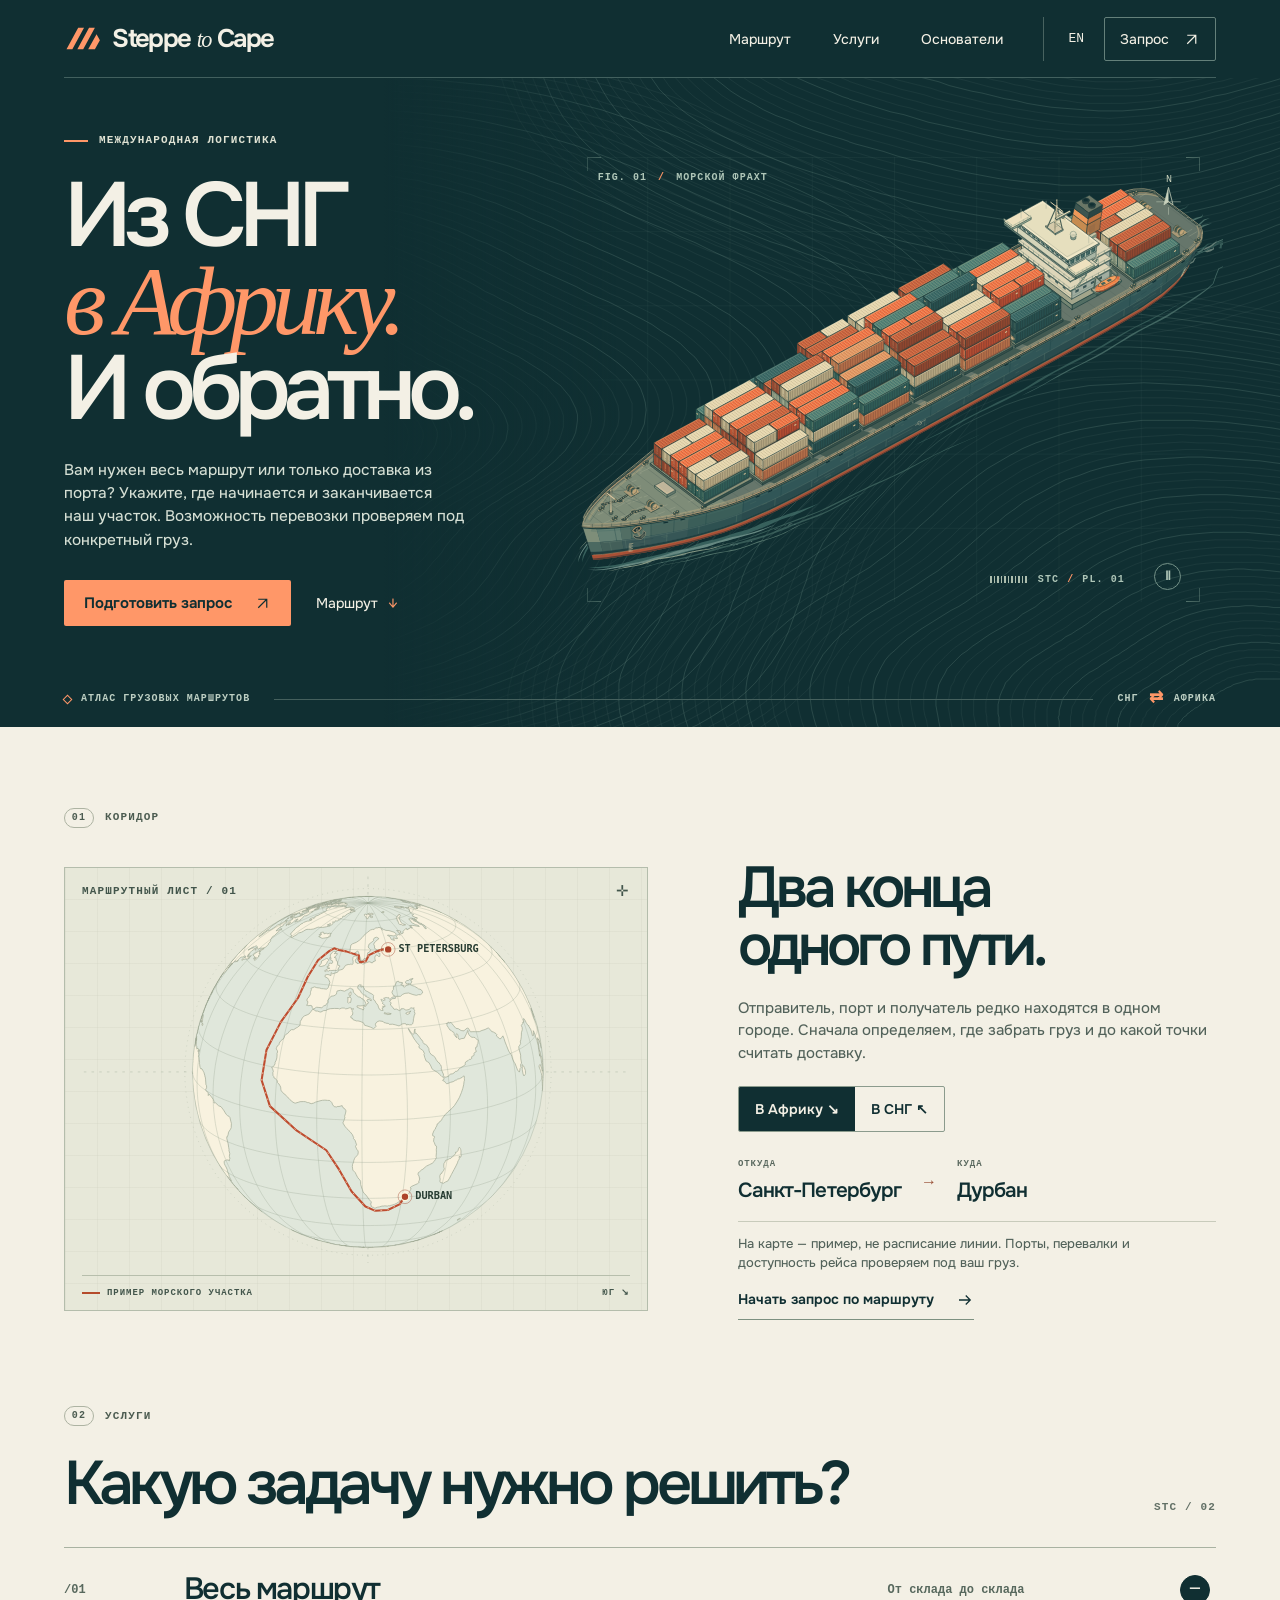
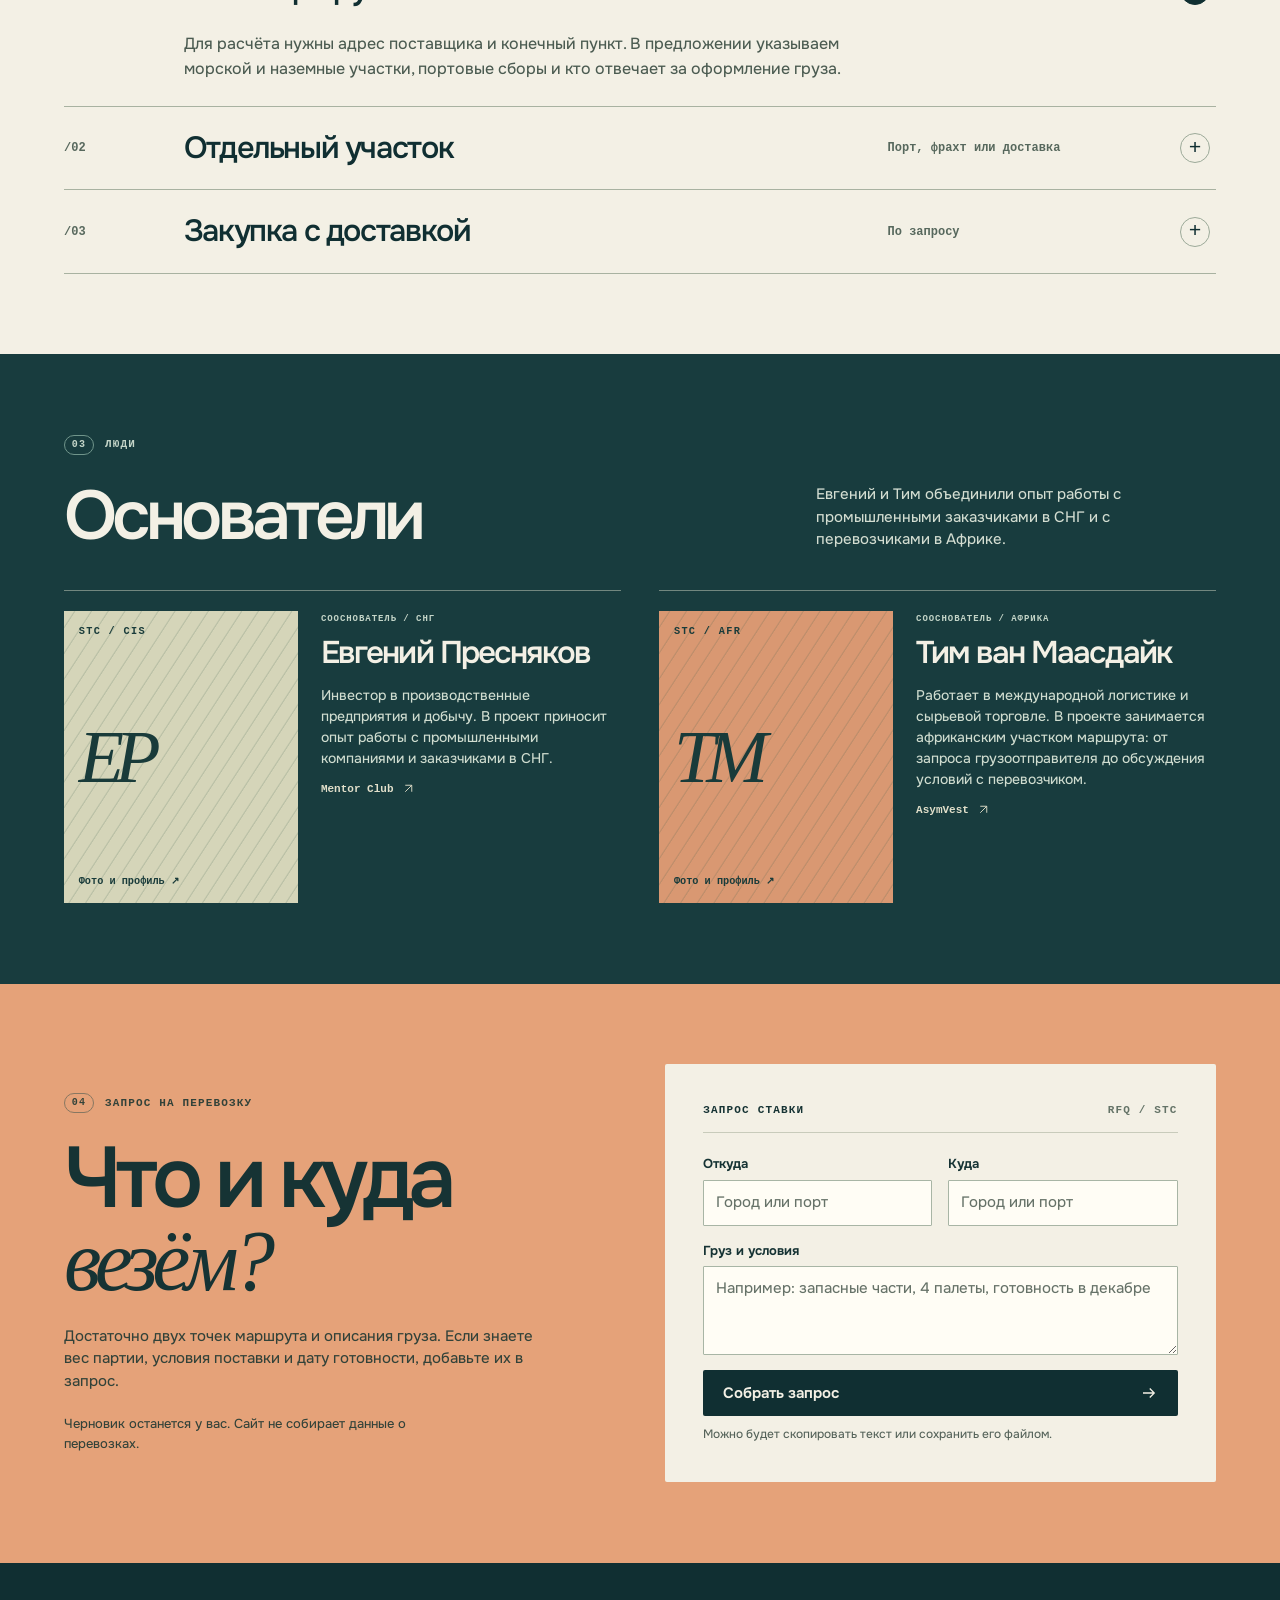
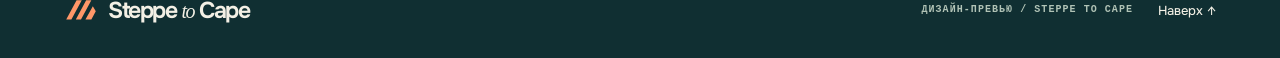
==== index.html @ a110c7e4 "Publish verified bilingual freight atlas design" ====
<!doctype html><html lang="ru"><head><meta charset="utf-8"><meta name="viewport" content="width=device-width,initial-scale=1"><title>Steppe to Cape — перевозки между СНГ и Африкой</title><meta name="description" content="Перевозки между СНГ и Африкой: изучите пример маршрута и подготовьте запрос на всю перевозку, отдельный участок или поиск поставщика."><meta name="theme-color" content="#102f32"><meta property="og:title" content="Steppe to Cape — перевозки между СНГ и Африкой"><meta property="og:description" content="Перевозки между СНГ и Африкой: изучите пример маршрута и подготовьте запрос на всю перевозку, отдельный участок или поиск поставщика."><meta property="og:type" content="website"><meta property="og:image" content="https://nerealvm.github.io/steppe-to-cape/assets/share.jpg"><meta property="og:url" content="https://nerealvm.github.io/steppe-to-cape/"><link rel="canonical" href="https://nerealvm.github.io/steppe-to-cape/"><link rel="alternate" hreflang="en" href="https://nerealvm.github.io/steppe-to-cape/en.html"><link rel="alternate" hreflang="ru" href="https://nerealvm.github.io/steppe-to-cape/"><link rel="icon" href="assets/favicon.svg" type="image/svg+xml"><link rel="preload" as="font" type="font/woff2" href="assets/onest-cyrillic.woff2" crossorigin><link rel="stylesheet" href="style.css"><script src="site.js" defer></script></head>
<body id="top"><a class="skip" href="#main">К содержанию</a><header><div class="wrap mast"><a class="brand" href="#top" aria-label="Steppe to Cape — в начало"><svg viewBox="0 0 46 36" width="40" height="32" aria-hidden="true"><path fill="currentColor" d="M3 30 17 4h7L10 30Zm13 0L30 4h7L23 30Zm13 0 10-18 4 7-6 11Z"/></svg><span>Steppe <em>to</em> Cape</span></a><nav class="desktopnav" aria-label="Разделы"><a href="#corridor">Маршрут</a><a href="#services">Услуги</a><a href="#founders">Основатели</a></nav><div class="headright"><a class="language" lang="en" aria-label="English version" href="en.html">EN</a><a class="headcontact" href="#contact">Запрос <svg width="17" height="17" viewBox="0 0 24 24" fill="none" stroke="currentColor" stroke-width="1.7" aria-hidden="true"><path d="M6 18 18 6M6 6h12v12"/></svg></a><button class="burger" type="button" aria-label="Меню" aria-expanded="false" aria-controls="mobile-nav"><span></span><span></span></button></div></div><nav id="mobile-nav" hidden><a href="#corridor">Маршрут</a><a href="#services">Услуги</a><a href="#founders">Основатели</a><a href="#contact">Запрос</a></nav></header>
<main id="main"><section class="hero" aria-labelledby="headline"><div class="hero-bg" aria-hidden="true"></div><div class="wrap hero-grid"><div class="hero-copy"><div class="eyebrow light"><b></b>Международная логистика</div><h1 id="headline">Из СНГ<br><em>в Африку.</em><br>И обратно.</h1><p>Вам нужен весь маршрут или только доставка из порта? Укажите, где начинается и заканчивается наш участок. Возможность перевозки проверяем под конкретный груз.</p><div class="hero-action"><a class="button primary" href="#contact">Подготовить запрос <svg width="17" height="17" viewBox="0 0 24 24" fill="none" stroke="currentColor" stroke-width="1.7" aria-hidden="true"><path d="M6 18 18 6M6 6h12v12"/></svg></a><a class="underlink" href="#corridor">Маршрут <span aria-hidden="true">↓</span></a></div></div><figure class="hero-art"><div class="art-ink" aria-hidden="true"><span class="register tl"></span><span class="register tr"></span><span class="register bl"></span><span class="register br"></span></div><div class="art-title micro">FIG. 01 <span>/</span> Морской фрахт</div><div class="compass" aria-hidden="true"><span>N</span><svg viewBox="0 0 38 42"><path d="m19 3 6 23-6-4-6 4z" fill="none" stroke="currentColor"/><path d="m19 3 0 19-6 4z" fill="currentColor"/><path d="M3 22h32M19 29v10" stroke="currentColor" stroke-width=".6"/></svg></div><div class="shipframe"><img width="860" height="560" class="ship" src="assets/vessel.svg" alt="Аксонометрическая иллюстрация морского контейнеровоза" fetchpriority="high"></div><figcaption class="plate-caption"><span class="bars" aria-hidden="true"></span> STC <span>/</span> PL. 01</figcaption><button class="motion" hidden type="button" aria-label="Анимация" aria-pressed="true" title="Анимация"><span aria-hidden="true">Ⅱ</span></button></figure></div><div class="wrap hero-legend"><span><i aria-hidden="true"></i>Атлас грузовых маршрутов</span><span class="midrule" aria-hidden="true"></span><span>СНГ <b>⇄</b> Африка</span></div></section>
<section class="corridor paper" id="corridor"><div class="wrap"><div class="index"><span class="num">01</span><span>Коридор</span></div><div class="corr-grid"><div class="chart"><div class="chartcap micro"><span>Маршрутный лист / 01</span><span class="cross">✛</span></div><img loading="lazy" src="assets/corridor.svg" width="680" height="475" alt="Схема морского участка между Балтикой и Дурбаном вокруг Африки"><div class="chartfoot"><span><i></i>Пример морского участка</span><span>STC—01</span></div></div><div class="route-info"><h2>Два конца<br>одного пути.</h2><p>Отправитель, порт и получатель редко находятся в одном городе. Сначала определяем, где забрать груз и до какой точки считать доставку.</p><div class="directions" role="group" aria-label="Направление перевозки"><button class="dir" type="button" data-dir="south" aria-pressed="true">В Африку ↘</button><button class="dir" type="button" data-dir="north" aria-pressed="false">В СНГ ↖</button></div><div class="itinerary" aria-live="polite"><div><small>Откуда</small><strong id="orig" data-south="Санкт-Петербург" data-north="Дурбан">Санкт-Петербург</strong></div><span class="route-arrow" aria-hidden="true">→</span><div><small>Куда</small><strong id="dest" data-south="Дурбан" data-north="Санкт-Петербург">Дурбан</strong></div></div><p class="route-note">На карте — пример, не расписание линии. Порты, перевалки и доступность рейса проверяем под ваш груз.</p><a class="textlink routequote" href="#contact">Начать запрос по маршруту <svg width="18" height="18" viewBox="0 0 24 24" fill="none" stroke="currentColor" stroke-width="1.7" aria-hidden="true"><path d="M4 12h15m-6-6 6 6-6 6"/></svg></a></div></div></div></section>
<section id="services" class="services paper"><div class="wrap"><div class="index"><span class="num">02</span><span>Услуги</span></div><div class="sectionhead"><h2>Какую задачу нужно решить?</h2><span class="micro">STC / 02</span></div><div class="service-list"><details class="service" open><summary><span class="serial">/01</span><strong>Весь маршрут</strong><span class="stype">От склада до склада</span><i aria-hidden="true"></i></summary><div class="detail"><p>Для расчёта нужны адрес поставщика и конечный пункт. В предложении указываем морской и наземные участки, портовые сборы и кто отвечает за оформление груза.</p></div></details><details class="service" ><summary><span class="serial">/02</span><strong>Отдельный участок</strong><span class="stype">Порт, фрахт или доставка</span><i aria-hidden="true"></i></summary><div class="detail"><p>Если у вас уже есть морской фрахт, можно запросить только доставку из порта. И наоборот: если поставщик сам довезёт груз до терминала, начнём расчёт оттуда.</p></div></details><details class="service" ><summary><span class="serial">/03</span><strong>Закупка с доставкой</strong><span class="stype">По запросу</span><i aria-hidden="true"></i></summary><div class="detail"><p>Если поставщика ещё нет, начнём со спецификации. Обсудим товар, объём и условия закупки, затем отдельно посчитаем доставку.</p></div></details></div></div></section>
<section id="founders" class="founders"><div class="wrap"><div class="index"><span class="num">03</span><span>Люди</span></div><div class="people-head"><h2>Основатели</h2><p>Евгений и Тим объединили опыт работы с промышленными заказчиками в СНГ и с перевозчиками в Африке.</p></div><div class="people"><article class="person evgeny"><a class="portrait typoplate" href="https://mentorclub.ru/mentors/evgenij-presnyakov/" target="_blank" rel="noopener noreferrer" aria-label="Открыть фото и профиль: Евгений Пресняков"><small>STC / CIS</small><b aria-hidden="true">EP</b><span>Фото и профиль ↗</span></a><div class="persontext"><span class="micro">Сооснователь / СНГ</span><h3>Евгений Пресняков</h3><p>Инвестор в производственные предприятия и добычу. В проект приносит опыт работы с промышленными компаниями и заказчиками в СНГ.</p><a class="credit" href="https://mentorclub.ru/mentors/evgenij-presnyakov/" target="_blank" rel="noopener noreferrer">Mentor Club <svg width="17" height="17" viewBox="0 0 24 24" fill="none" stroke="currentColor" stroke-width="1.7" aria-hidden="true"><path d="M6 18 18 6M6 6h12v12"/></svg></a></div></article><article class="person tim"><a class="portrait typoplate" href="https://asymvest.com/about" target="_blank" rel="noopener noreferrer" aria-label="Открыть фото и профиль: Тим ван Маасдайк"><small>STC / AFR</small><b aria-hidden="true">TM</b><span>Фото и профиль ↗</span></a><div class="persontext"><span class="micro">Сооснователь / Африка</span><h3>Тим ван Маасдайк</h3><p>Работает в международной логистике и сырьевой торговле. В проекте занимается африканским участком маршрута: от запроса грузоотправителя до обсуждения условий с перевозчиком.</p><a class="credit" href="https://asymvest.com/about" target="_blank" rel="noopener noreferrer">AsymVest <svg width="17" height="17" viewBox="0 0 24 24" fill="none" stroke="currentColor" stroke-width="1.7" aria-hidden="true"><path d="M6 18 18 6M6 6h12v12"/></svg></a></div></article></div></div></section>
<section id="contact" class="contact"><div class="wrap contact-grid"><div><div class="index"><span class="num">04</span><span>Запрос на перевозку</span></div><h2>Что и куда<br><em>везём?</em></h2><p>Достаточно двух точек маршрута и описания груза. Если знаете вес партии, условия поставки и дату готовности, добавьте их в запрос.</p><p class="local-note">Черновик останется у вас. Сайт не собирает данные о перевозках.</p></div><form class="brief" id="brief" action="#contact"><div class="form-head"><span class="micro">Запрос ставки</span><span class="micro">RFQ / STC</span></div><noscript><p>Для подготовки черновика включите JavaScript.</p><style>.brief .fields,.brief>label,.brief>button,.brief>.hint{display:none}</style></noscript><div class="fields"><label>Откуда<input name="origin" placeholder="Город или порт" maxlength="100" required></label><label>Куда<input name="destination" placeholder="Город или порт" maxlength="100" required></label></div><label>Груз и условия<textarea required name="goods" maxlength="800" rows="3" placeholder="Например: запасные части, 4 палеты, готовность в декабре"></textarea></label><button class="button dark" type="submit">Собрать запрос <svg width="18" height="18" viewBox="0 0 24 24" fill="none" stroke="currentColor" stroke-width="1.7" aria-hidden="true"><path d="M4 12h15m-6-6 6 6-6 6"/></svg></button><span class="hint">Можно будет скопировать текст или сохранить его файлом.</span><div class="fallback" hidden><p role="status"></p><button type="button" class="copy">Скопировать</button> <button type="button" class="download">Скачать .txt</button><textarea aria-label="Текст запроса" class="result" readonly hidden></textarea></div></form></div></section></main><footer><div class="wrap foot"><a class="brand" href="#top" aria-label="Steppe to Cape — в начало"><svg viewBox="0 0 46 36" width="40" height="32" aria-hidden="true"><path fill="currentColor" d="M3 30 17 4h7L10 30Zm13 0L30 4h7L23 30Zm13 0 10-18 4 7-6 11Z"/></svg><span>Steppe <em>to</em> Cape</span></a><span>Дизайн-превью / Steppe to Cape</span><a href="#top">Наверх ↑</a></div></footer></body></html>
---- style.css ----
@font-face{font-family:Onest;src:url('assets/onest-latin.woff2') format('woff2');font-weight:100 900;font-display:swap;unicode-range:U+0000-00FF,U+0131,U+0152-0153,U+02BB-02BC,U+02C6,U+02DA,U+02DC,U+0304,U+0308,U+0329,U+2000-206F,U+20AC,U+2122,U+2191,U+2193,U+2212,U+2215,U+FEFF,U+FFFD}@font-face{font-family:Onest;src:url('assets/onest-cyrillic.woff2') format('woff2');font-weight:100 900;font-display:swap;unicode-range:U+0301,U+0400-045F,U+0490-0491,U+04B0-04B1,U+2116}
:root{--ink:#102f32;--ink2:#143739;--light:#f3f0e5;--muted:#52625a;--orange:#ff9768;--line:#c8cbbb;--mono:'Courier New',monospace;--g:clamp(22px,5vw,82px)}*{box-sizing:border-box}html{scroll-behavior:smooth;scroll-padding-top:25px}body{margin:0;color:var(--ink);background:var(--light);font-family:Onest,'Helvetica Neue',Arial,sans-serif;font-weight:450;font-size:16px;line-height:1.5;-webkit-font-smoothing:antialiased}a{color:inherit;text-decoration:none}button,input,textarea{font:inherit;color:inherit}button,summary{cursor:pointer}button{border:0}button:focus-visible,summary:focus-visible,a:focus-visible,input:focus-visible,textarea:focus-visible{outline:3px solid #d55a2f;outline-offset:4px}header :focus-visible,.hero :focus-visible,.founders :focus-visible,footer :focus-visible{outline-color:var(--orange)}.wrap{width:min(1536px,100%);margin-inline:auto;padding-inline:var(--g)}img{display:block;max-width:100%}h1,h2,h3,p,figure{margin:0}h1,h2,h3{font-weight:575}h2{font-size:clamp(42px,5.4vw,86px);letter-spacing:-.07em;line-height:1.01}em{font-family:Georgia,'Times New Roman',serif;font-weight:400}button{background:none}[hidden]{display:none!important}::selection{background:#ffab78;color:var(--ink)}.skip{position:fixed;top:8px;left:8px;z-index:12;background:var(--light);color:var(--ink);padding:12px;transform:translateY(-200%)}.skip:focus{transform:none}
header{background:var(--ink);color:var(--light);position:relative;z-index:5}.mast{display:flex;align-items:center;min-height:78px;gap:40px;position:relative}.mast:after{content:'';position:absolute;height:1px;bottom:0;inset-inline:var(--g);background:#42605e}.brand{display:inline-flex;align-items:center;gap:10px;min-height:45px;white-space:nowrap;font-weight:650;letter-spacing:-.065em;font-size:clamp(22px,2vw,31px);line-height:1}.brand>svg{color:var(--orange);width:clamp(36px,3vw,46px);height:auto}.brand em{font-size:.87em;letter-spacing:-.08em;margin-inline:1px}.desktopnav{display:flex;gap:clamp(24px,3.3vw,54px);margin-left:auto}.desktopnav a,.headright>a{min-height:44px;display:inline-flex;align-items:center;font-size:14px}.desktopnav a:hover,.direct:hover,.underlink:hover,.credit:hover,.foot>a:hover{color:var(--orange)}.headright{display:flex;align-items:center;gap:20px}.headright .language{font-family:var(--mono);font-size:13px;border-left:1px solid #486360;padding-left:24px}.headcontact{gap:14px;border:1px solid #64807a;padding:8px 15px;border-radius:2px}.headcontact:hover{color:var(--ink);background:var(--light)}.burger{display:none;color:inherit}.burger span{height:1.5px;width:22px;background:currentColor;display:block;margin:5px auto}.micro,.eyebrow,.hero-legend,.index,.serial,.stype,.chartfoot,.itinerary small,.hint,.credit,.foot>span{font-family:var(--mono);font-weight:600}.micro,.eyebrow,.hero-legend,.index,.chartfoot,.itinerary small,.foot>span{font-size:11px;letter-spacing:.105em;text-transform:uppercase;line-height:1.4}.hero{background:var(--ink);color:var(--light);position:relative;isolation:isolate;overflow:hidden}.hero-bg{position:absolute;inset:0 0 0 30%;z-index:-1;background-image:linear-gradient(90deg,var(--ink),transparent 26%),url('assets/soundings.svg');background-size:cover;background-position:center;opacity:.95}.hero-grid{display:grid;grid-template-columns:.87fr 1.13fr;align-items:center;min-height:clamp(530px,43.5vw,675px);padding-top:55px;padding-bottom:49px}.hero-copy{z-index:1}.eyebrow{display:flex;align-items:center;gap:11px;color:#e0e3d4;font-weight:600}.eyebrow b{width:24px;height:2px;background:var(--orange)}h1{font-size:clamp(66px,7.1vw,114px);line-height:.94;letter-spacing:-.085em;margin:26px 0 26px}h1 em{color:var(--orange);letter-spacing:-.075em;font-size:1.08em;line-height:.84}.hero-copy>p{color:#d5dfd4;max-width:425px;font-size:clamp(15px,1.2vw,19px);line-height:1.52;text-wrap:pretty}.hero-action{display:flex;gap:25px;align-items:center;flex-wrap:wrap;margin-top:28px}.button,.underlink,.textlink,.direct,.credit{display:inline-flex;align-items:center;justify-content:space-between;gap:22px;min-height:46px}.button{padding:14px 20px;line-height:1.2;font-size:15px;font-weight:640;border-radius:2px;transition:background .2s,transform .2s}.primary{background:var(--orange);color:var(--ink)}.primary:hover{background:#ffb18c;transform:translateY(-2px)}.underlink{font-size:14px;gap:10px}.underlink span{color:var(--orange)}.hero-art{position:relative;aspect-ratio:1.46;width:100%;margin:0;align-self:center;isolation:isolate}.art-ink{position:absolute;inset:0 -1% 0 0;background-image:linear-gradient(to right,#a4cbb40d 1px,transparent 1px),linear-gradient(to bottom,#a4cbb40d 1px,transparent 1px);background-size:12.5% 16.667%;mask-image:linear-gradient(90deg,transparent,black 12%,black 90%,transparent)}.register{position:absolute;width:14px;height:14px;border:0 solid #86a496}.tl{left:3.4%;top:0;border-left-width:1px;border-top-width:1px}.tr{right:3.4%;top:0;border-right-width:1px;border-top-width:1px}.bl{left:3.4%;bottom:0;border-left-width:1px;border-bottom-width:1px}.br{right:3.4%;bottom:0;border-right-width:1px;border-bottom-width:1px}.art-title,.plate-caption,.compass,.motion{position:absolute;z-index:2;color:#afc6b8}.art-title{top:14px;left:5%;font-size:10px}.art-title span,.plate-caption span:not(.bars){color:var(--orange);margin:0 4px}.compass{right:5%;top:4%;text-align:center;width:29px;font:10px var(--mono);color:#c9d2bd}.compass svg{width:100%}.shipframe{position:absolute;inset:0 -1% 6% -2%;display:grid;place-items:center}.ship{width:100%;height:100%;object-fit:contain;}.enhanced .ship{animation:swell 8s ease-in-out infinite;transform-origin:50% 58%}.stopped .ship{animation-play-state:paused}.plate-caption{left:auto;right:14%;bottom:17px;font:600 10px var(--mono);letter-spacing:.11em;display:flex;align-items:center;gap:4px}.bars{width:39px;height:7px;display:inline-block;margin-right:5px;background:repeating-linear-gradient(90deg,#acbdad 0 2px,transparent 2px 4px,#acbdad 4px 5px,transparent 5px 7px)}.motion{bottom:4px;right:4%;width:44px;height:44px;display:grid;place-items:center}.motion span{display:grid;place-content:center;border:1px solid #739187;width:27px;height:27px;border-radius:50%;font:600 12px var(--mono)}.motion:hover{color:var(--orange)}@keyframes swell{0%,100%{transform:translate(1px,-4px) rotate(-.3deg)}50%{transform:translate(-2px,3px) rotate(.3deg)}}.hero-legend{display:flex;gap:24px;align-items:center;color:#bdcfc3;padding-block:17px 21px;font-size:10px}.hero-legend>span{display:flex;align-items:center;gap:10px}.hero-legend i{display:inline-block;width:7px;height:7px;border:1px solid var(--orange);transform:rotate(45deg)}.hero-legend b{color:var(--orange);font-size:17px;line-height:.7}.midrule{height:1px;background:#45605d;flex:1}
.paper{background:var(--light)}.corridor,.services,.founders,.contact{padding-block:clamp(56px,6.3vw,101px)}.index{display:flex;align-items:center;gap:11px;color:#4c5c51}.num{min-width:30px;text-align:center;font-size:10px;border:1px solid #adb3a2;border-radius:20px;padding:2px 6px}.corr-grid{display:grid;grid-template-columns:1.1fr .9fr;gap:clamp(40px,7vw,112px);align-items:center;margin-top:31px}.chart{background:#e7e8d9;position:relative;border:1px solid #b4bdac;background-image:linear-gradient(90deg,#76867310 1px,transparent 1px),linear-gradient(0deg,#76867310 1px,transparent 1px);background-size:32px 32px}.chart img{width:100%;height:auto;aspect-ratio:680/475}.chartcap,.chartfoot{display:flex;align-items:center;justify-content:space-between;margin-inline:17px;color:#42554b}.chartcap{position:absolute;left:0;right:0;top:14px}.cross{font:15px var(--mono)}.chartfoot{border-top:1px solid #b7beac;padding:11px 0;gap:8px;font-size:9px}.chartfoot span:first-child{display:flex;align-items:center;gap:7px}.chartfoot i{width:18px;height:2px;background:#b54b2b}.route-info h2{font-size:clamp(45px,4.5vw,73px)}.route-info>p,.people-head>p,.contact-grid>div>p{max-width:49ch;color:var(--muted);font-size:clamp(15px,1.15vw,18px);margin-top:22px}.directions{display:inline-flex;border:1px solid #8b9b8d;margin-top:22px;border-radius:2px;overflow:hidden}.dir{padding:10px 16px;min-height:44px;font-weight:610;font-size:14px}.dir[aria-pressed=true]{background:var(--ink);color:var(--light)}.dir:not([aria-pressed=true]):hover{background:#dce1d1}.itinerary{display:flex;align-items:center;gap:20px;padding:19px 0 15px;margin-top:7px;border-bottom:1px solid var(--line)}.itinerary>div{display:grid;gap:4px}.itinerary small{color:#59685e;font-size:9px}.itinerary strong{font-size:clamp(18px,1.6vw,24px);font-weight:580;letter-spacing:-.045em}.route-arrow{color:#995036}.route-info .route-note{font-size:13px;margin-top:12px;max-width:49ch}.textlink{font-size:14px;font-weight:630;border-bottom:1px solid #7d9181;min-height:39px;margin-top:8px}.textlink:hover{color:#9d4627}.services{padding-top:6px}.sectionhead,.people-head{display:flex;justify-content:space-between;align-items:end;gap:40px;margin:27px 0 32px}.sectionhead h2{font-size:clamp(39px,4.8vw,76px)}.sectionhead>.micro{white-space:nowrap;color:#627066}.service{border-top:1px solid #a8b2a1}.service:last-child{border-bottom:1px solid #a8b2a1}.service summary{display:grid;grid-template-columns:minmax(42px,9%) 1fr 24% 36px;gap:16px;align-items:center;padding:23px 0;list-style:none;transition:color .2s}.service summary::-webkit-details-marker{display:none}.service summary:hover{color:#9e4426}.service summary strong{font-weight:550;font-size:clamp(22px,2.4vw,38px);letter-spacing:-.045em;line-height:1.18}.serial,.stype{font-size:12px;color:#57685d}.service i{width:30px;height:30px;border:1px solid #9caa99;border-radius:50%;display:grid;place-items:center;font:21px/1 var(--mono);font-style:normal}.service i:before{content:'+'}.service[open] i:before{content:'−'}.service[open] i{background:var(--ink);color:var(--light);border-color:var(--ink)}.detail{padding:0 0 25px calc(9% + 16px)}.detail p{max-width:63ch;line-height:1.58;color:#4b5b51}
.founders{background:#183c3e;color:var(--light)}.founders .index,.founders .micro{color:#c4d5c8}.founders .num{border-color:#70958b}.people-head{align-items:center;margin-bottom:38px}.people-head p{color:#d3ddd1;margin:0;max-width:40ch}.people{display:grid;grid-template-columns:1fr 1fr;gap:clamp(24px,3vw,50px)}.person{display:grid;grid-template-columns:minmax(110px,42%) 1fr;gap:clamp(16px,1.8vw,31px);border-top:1px solid #72877f;padding-top:20px}.portrait{align-self:start;aspect-ratio:4/5;overflow:hidden;background:#304d4b}.portrait img{width:100%;height:100%;object-fit:cover;filter:grayscale(1) sepia(.09);transition:filter .4s}.typoplate{position:relative;isolation:isolate;display:flex;flex-direction:column;justify-content:space-between;color:#193b3a;background:#d5d5b9;padding:clamp(8px,1.15vw,18px);transition:background .2s}.typoplate:after{content:'';position:absolute;inset:0;background:repeating-linear-gradient(123deg,transparent 0 8px,#365b4a29 9px 9.5px,transparent 10px 14px);z-index:-1}.tim .typoplate{background:#d99872}.typoplate b{font:italic clamp(52px,5.8vw,99px)/1 Georgia,serif;letter-spacing:-.12em}.typoplate small,.typoplate span{font:600 clamp(8px,.8vw,12px)/1.35 var(--mono)}.typoplate small{letter-spacing:.13em}.typoplate:hover{background:#eee7c8}.typoplate:hover span{text-decoration:underline}.person:hover .portrait img{filter:grayscale(.3)}.persontext{display:flex;align-items:flex-start;flex-direction:column;padding-top:2px}.persontext .micro{font-size:9px}.person h3{font-size:clamp(25px,2.45vw,40px);line-height:1.04;letter-spacing:-.06em;margin:12px 0 15px;text-wrap:balance}.person p{font-size:clamp(14px,1.03vw,17px);color:#d0ddd0}.credit{font-size:11px;color:#e1dfca;min-height:40px;justify-content:start;gap:8px}.credit svg{width:13px}.contact{background:#e5a279;color:#163334}.contact-grid{display:grid;grid-template-columns:.95fr 1.05fr;gap:clamp(50px,8vw,125px);align-items:center}.contact h2{font-size:clamp(62px,6.7vw,107px);margin-top:25px;line-height:.96}.contact h2 em{letter-spacing:-.075em}.contact .index,.contact-grid>div>p{color:#324239}.contact .num{border-color:#887761}.direct{font-weight:600;border-bottom:1px solid #766e56;margin-top:13px;gap:16px}.direct:hover{color:#3a4530}.brief{padding:clamp(22px,3vw,43px);background:var(--light);border-radius:2px;position:relative}.form-head{display:flex;justify-content:space-between;gap:15px;border-bottom:1px solid var(--line);padding-bottom:14px;margin-bottom:21px}.form-head span:last-child{color:#647367}.fields{display:grid;grid-template-columns:1fr 1fr;gap:16px}.brief label{display:block;font-size:13px;font-weight:650}.brief input,.brief textarea{display:block;background:#fffdf5;border:1px solid #a8b5a5;border-radius:1px;padding:11px 12px;min-height:46px;font-size:15px;width:100%;line-height:1.45;resize:vertical;font-weight:450}.brief input::placeholder,.brief textarea::placeholder{color:#667268;opacity:1}.brief input,.brief textarea{margin:6px 0 15px}.brief .button{width:100%}.dark{color:var(--light);background:var(--ink)}.dark:hover{background:#295453}.hint{font-family:inherit;display:block;font-size:12px;line-height:1.55;margin-top:9px;color:#546259;font-weight:450}.fallback{border-top:1px solid #a8b4a5;margin-top:14px;padding-top:12px;font-size:13px}.copy,.download{padding:10px 0;min-height:44px;text-decoration:underline;text-underline-offset:3px}.download{margin-left:14px}.contact-grid>div>.local-note{font-size:13px;max-width:42ch}.fallback .result{font-size:13px}.result{min-height:9em}.foot{display:flex;align-items:center;gap:25px;min-height:95px;color:var(--light)}footer{background:var(--ink)}.foot>span{color:#b1c3b6;margin-left:auto;font-size:10px}.foot>a:last-child{font-size:13px;padding:14px 0}.foot .brand{font-size:23px}.foot .brand svg{width:34px}
@media(min-width:1650px){.hero-bg{inset-inline:calc(50% - 590px) 0}}@media(max-width:1050px){.person{grid-template-columns:40% 1fr}.hero-action{gap:16px}.corr-grid{gap:35px}.mast{gap:25px}.hero-grid{grid-template-columns:.93fr 1.07fr}.contact-grid{gap:45px}}@media(max-width:800px){.desktopnav,.headright .headcontact{display:none}.headright{margin-left:auto;gap:10px}.headright .language{border:0;padding:0;min-width:44px;justify-content:center}.burger{display:block;width:44px;height:44px}.mast{min-height:63px}.burger[aria-expanded=true] span:first-child{transform:translateY(3.25px) rotate(45deg)}.burger[aria-expanded=true] span:last-child{transform:translateY(-3.25px) rotate(-45deg)}#mobile-nav:not([hidden]){display:grid;padding:10px var(--g) 17px;position:absolute;background:var(--ink);width:100%;border-bottom:1px solid #748c80}#mobile-nav a{padding:12px 0;border-bottom:1px solid #3b5a59}.hero-grid{min-height:auto;padding-top:40px;padding-bottom:26px}.hero-art{aspect-ratio:1.13}.art-title{font-size:8px;left:6%}.shipframe{inset:3% -10% 0 -8%}.hero-copy>p{font-size:15px}h1{font-size:clamp(56px,8.3vw,75px)}.hero-action{gap:9px 15px}.underlink{font-size:13px}.corr-grid{grid-template-columns:1fr 1fr;gap:23px}.route-info h2{font-size:40px}.itinerary{gap:8px}.itinerary strong{font-size:16px}.person{grid-template-columns:1fr;gap:16px}.portrait{aspect-ratio:1.42}.portrait img{object-position:50% 32%}.persontext{max-width:38ch}.person h3{font-size:30px}.people-head p{max-width:36ch}.service summary{grid-template-columns:42px 1fr auto 32px}.detail{padding-left:58px}.contact-grid{gap:30px}.brief{padding:20px}}
@media(max-width:640px){:root{--g:22px}.hero-grid{display:flex;flex-direction:column;align-items:stretch;padding-top:32px;padding-bottom:5px}.hero-copy{display:contents}.eyebrow{order:0;font-size:10px}h1{order:1;font-size:clamp(55px,11.9vw,78px);margin:17px 0 4px;letter-spacing:-.08em}h1 em{white-space:nowrap}.hero-art{order:2;width:100%;height:auto;aspect-ratio:1.78;margin:10px 0 12px}.shipframe{inset:0 -2% 5% -2%}.art-title{top:7px;font-size:8px}.compass{width:21px;top:5%}.plate-caption{bottom:8px;font-size:8px}.motion{bottom:-4px;right:2%}.hero-bg{inset:10% 0 0 0;background-image:linear-gradient(180deg,var(--ink),transparent 25%,transparent 76%,var(--ink)),url('assets/soundings.svg');opacity:.78}.hero-copy>p{order:3;font-size:15px;max-width:42ch}.hero-action{order:4;margin-top:17px;gap:16px;align-items:center}.hero-action .underlink{font-size:13px}.button{font-size:14px;padding:14px 16px}.hero-legend{padding-block:20px 16px;font-size:8px;gap:14px}.hero-legend>span{gap:6px}.corridor,.founders,.contact{padding-block:48px}.corr-grid{display:flex;flex-direction:column;align-items:stretch;gap:25px;margin-top:20px}.chartcap{top:8px}.chartfoot{padding:8px 0}.chartfoot,.chartcap{font-size:8px}.route-info h2 br{display:none}.route-info>p{margin-top:13px}.route-info h2,.sectionhead h2{font-size:clamp(37px,8.5vw,53px)}.route-info h2 br:after{content:' '}.directions{margin-top:16px}.itinerary{gap:20px}.itinerary strong{font-size:19px}.services{padding:0 0 46px}.sectionhead{margin:17px 0 22px}.sectionhead>.micro{display:none}.service summary{grid-template-columns:31px 1fr 28px;gap:9px;padding:17px 0}.stype{display:none}.service i{width:26px;height:26px;font-size:18px}.detail{padding:0 0 19px 40px}.detail p{font-size:14px}.people-head{display:block;margin:18px 0 25px}.people-head p{margin-top:14px}.people{grid-template-columns:1fr;gap:24px}.person{display:grid;grid-template-columns:minmax(86px,34%) 1fr;gap:16px;padding-top:15px}.portrait{aspect-ratio:.72}.person h3{font-size:clamp(22px,6vw,32px);margin:7px 0 9px}.person p{font-size:14px}.persontext .micro{font-size:8px}.credit{min-height:44px}.contact-grid{display:block}.contact-grid>div>p{margin-top:15px}.contact h2{font-size:66px;margin-top:20px}.brief{margin-top:25px}.foot{min-height:78px;flex-wrap:wrap;justify-content:space-between;gap:4px 20px;padding-block:12px}.foot>span{display:none}.art-ink{mask-image:none}.route-info h2 br{display:inline}.route-info h2 br:after{content:' '}}
@media(max-width:365px){:root{--g:16px}.mast{gap:4px}.headright{gap:2px}.mast .brand{font-size:20px;gap:6px}.mast .brand svg{width:31px}.hero-action{gap:12px}.underlink{font-size:12px}.hero-art{aspect-ratio:1.83}.fields{grid-template-columns:1fr;gap:0}.person{grid-template-columns:30% 1fr}.plate-caption .bars{display:none}}
html:not(.enhanced) .burger,html:not(.enhanced) .directions,html:not(.enhanced) .routequote,html:not(.enhanced) .brief .fields,html:not(.enhanced) .brief>label,html:not(.enhanced) .brief>button,html:not(.enhanced) .brief>.hint{display:none} @media(max-width:800px){html:not(.enhanced) .desktopnav{display:flex;order:3;width:100%;justify-content:flex-start;gap:20px}html:not(.enhanced) .mast{flex-wrap:wrap;gap:0 12px;padding-top:6px}html:not(.enhanced) .desktopnav a{font-size:13px}} @media(prefers-reduced-motion:reduce){html{scroll-behavior:auto}*,*::before,*::after{animation:none!important;transition:none!important}}
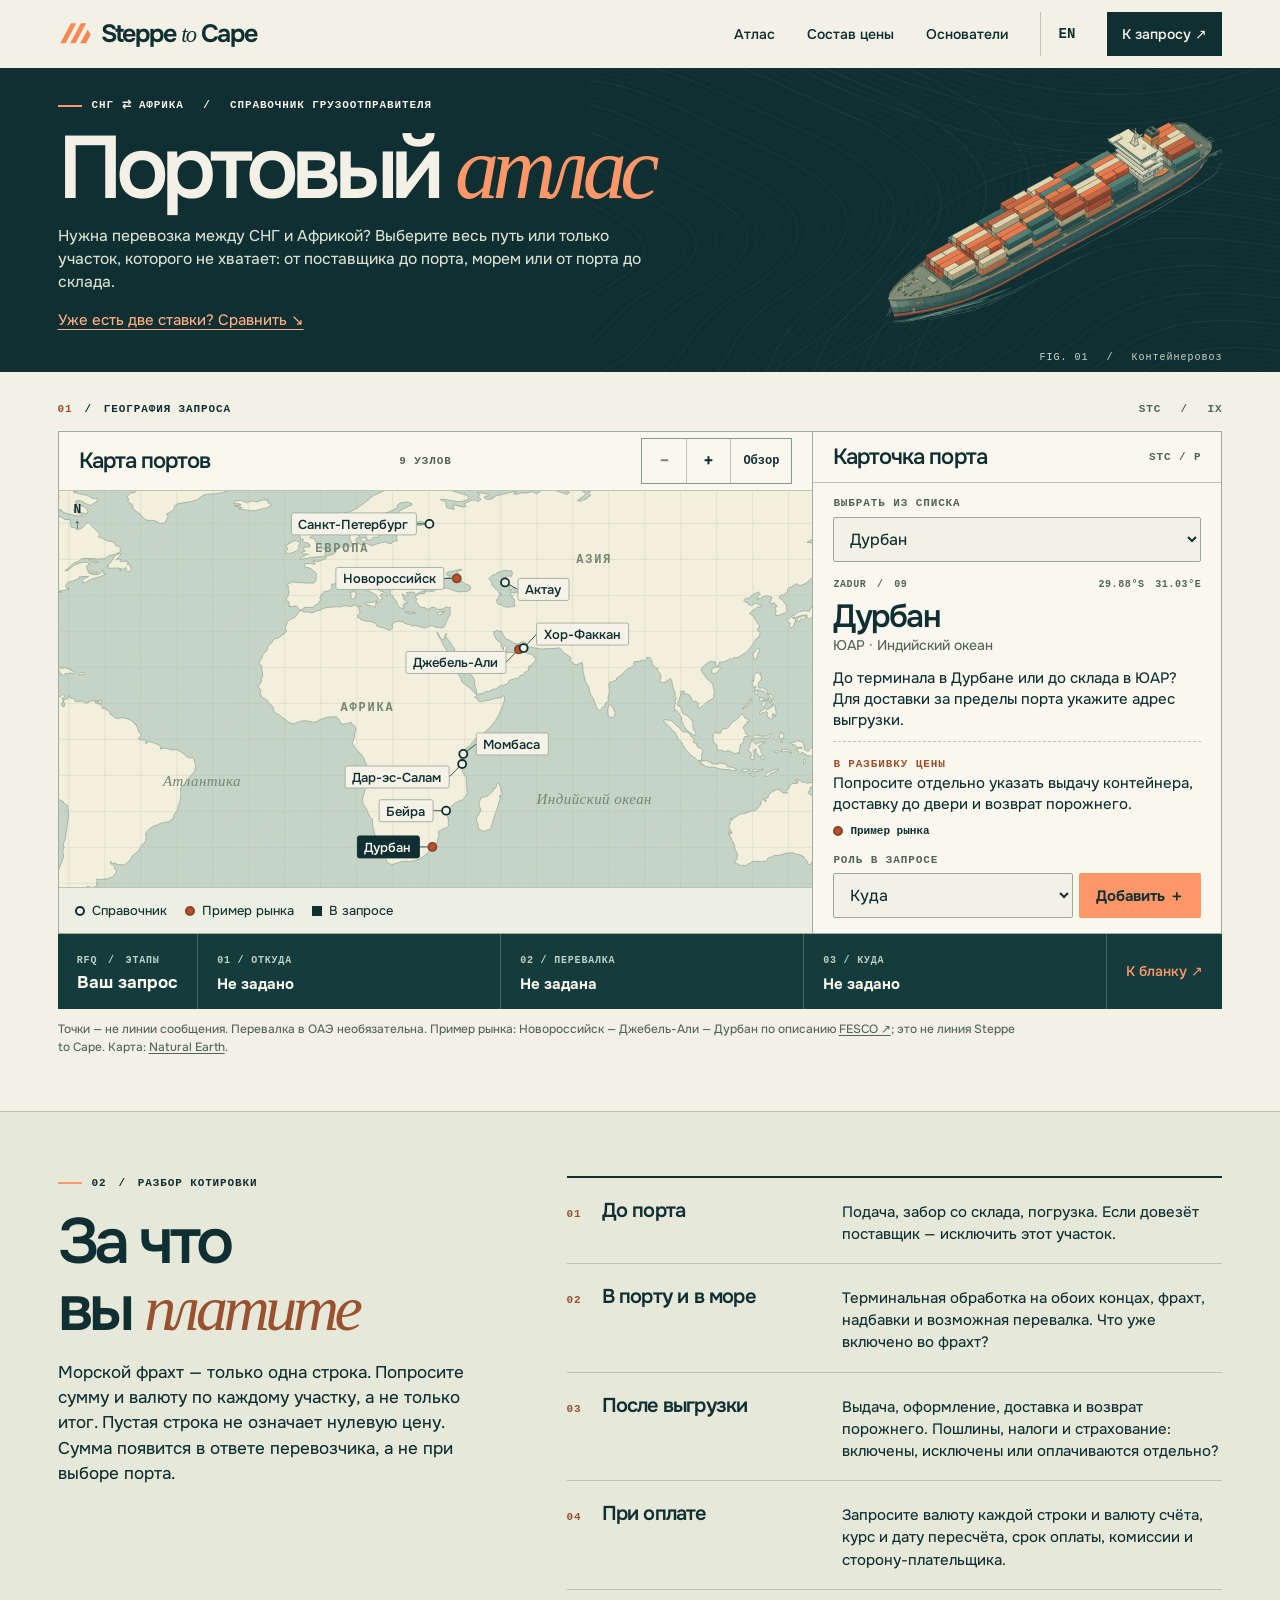
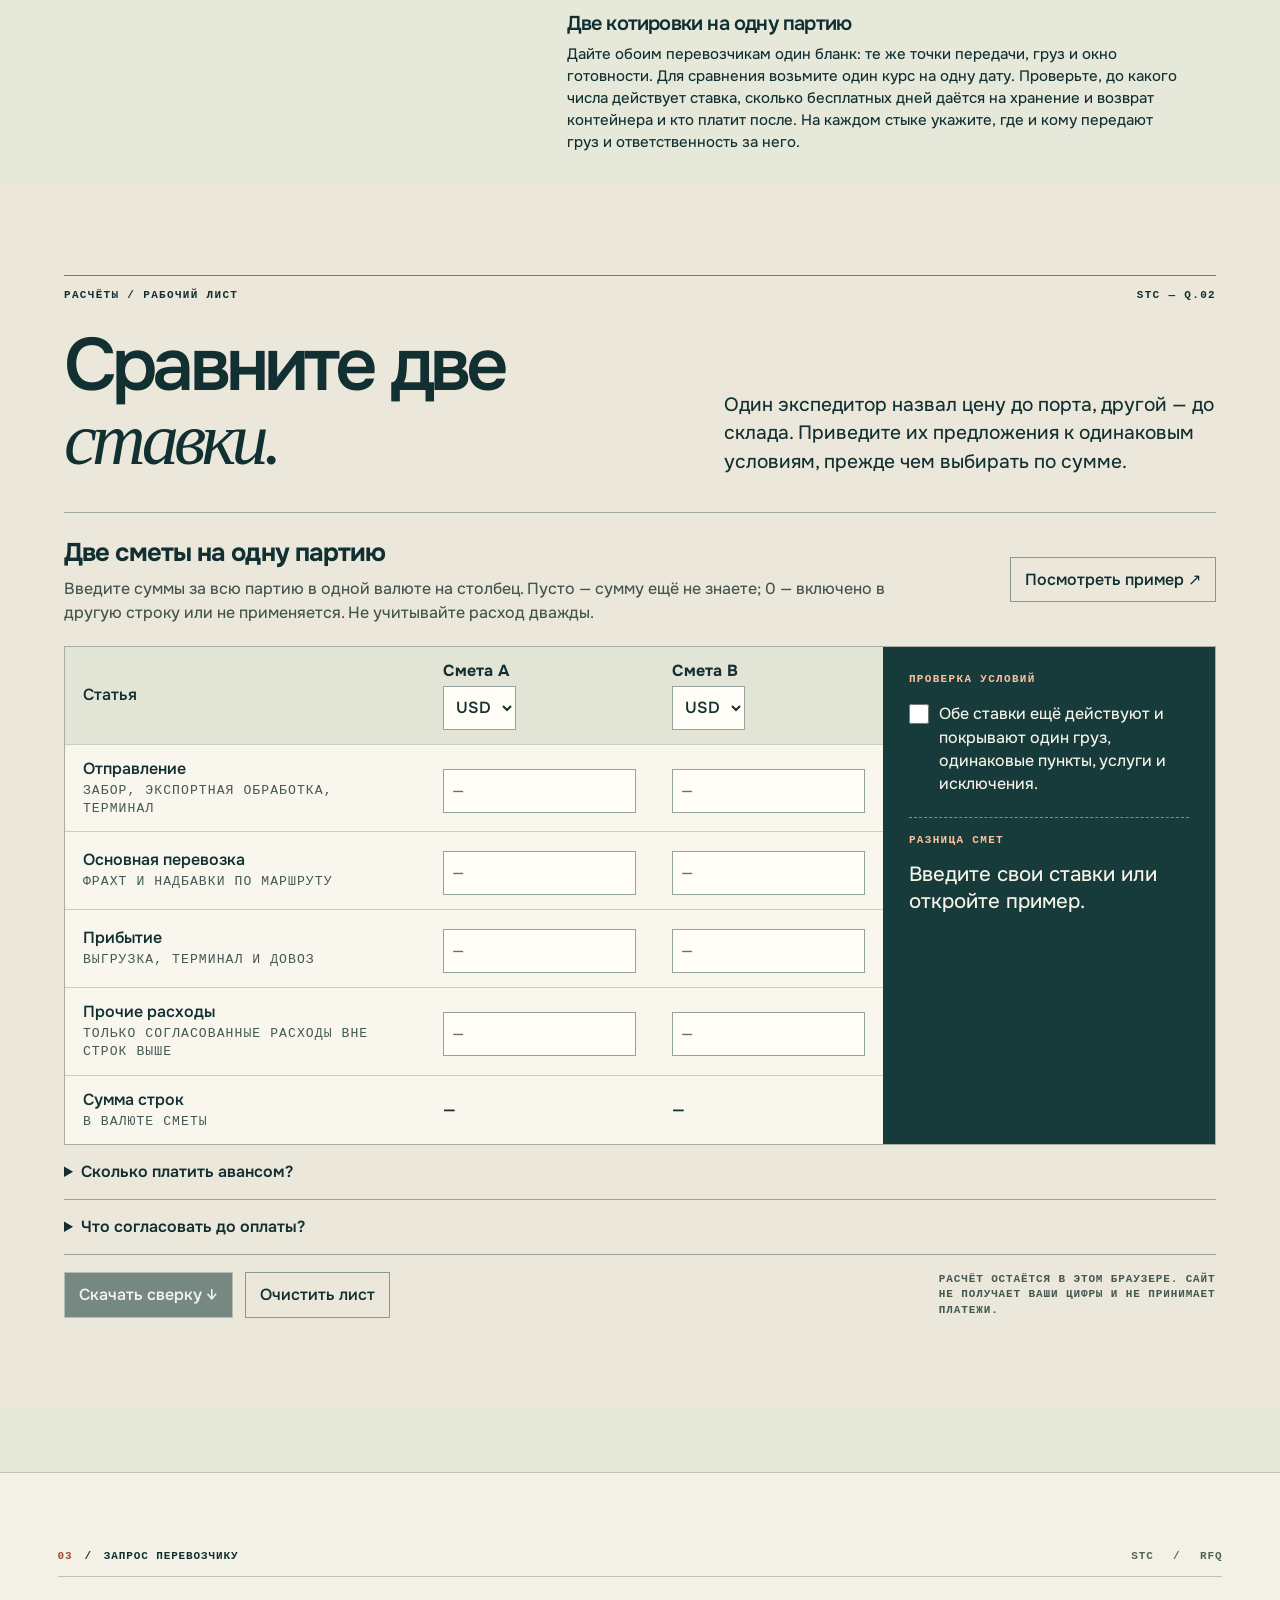
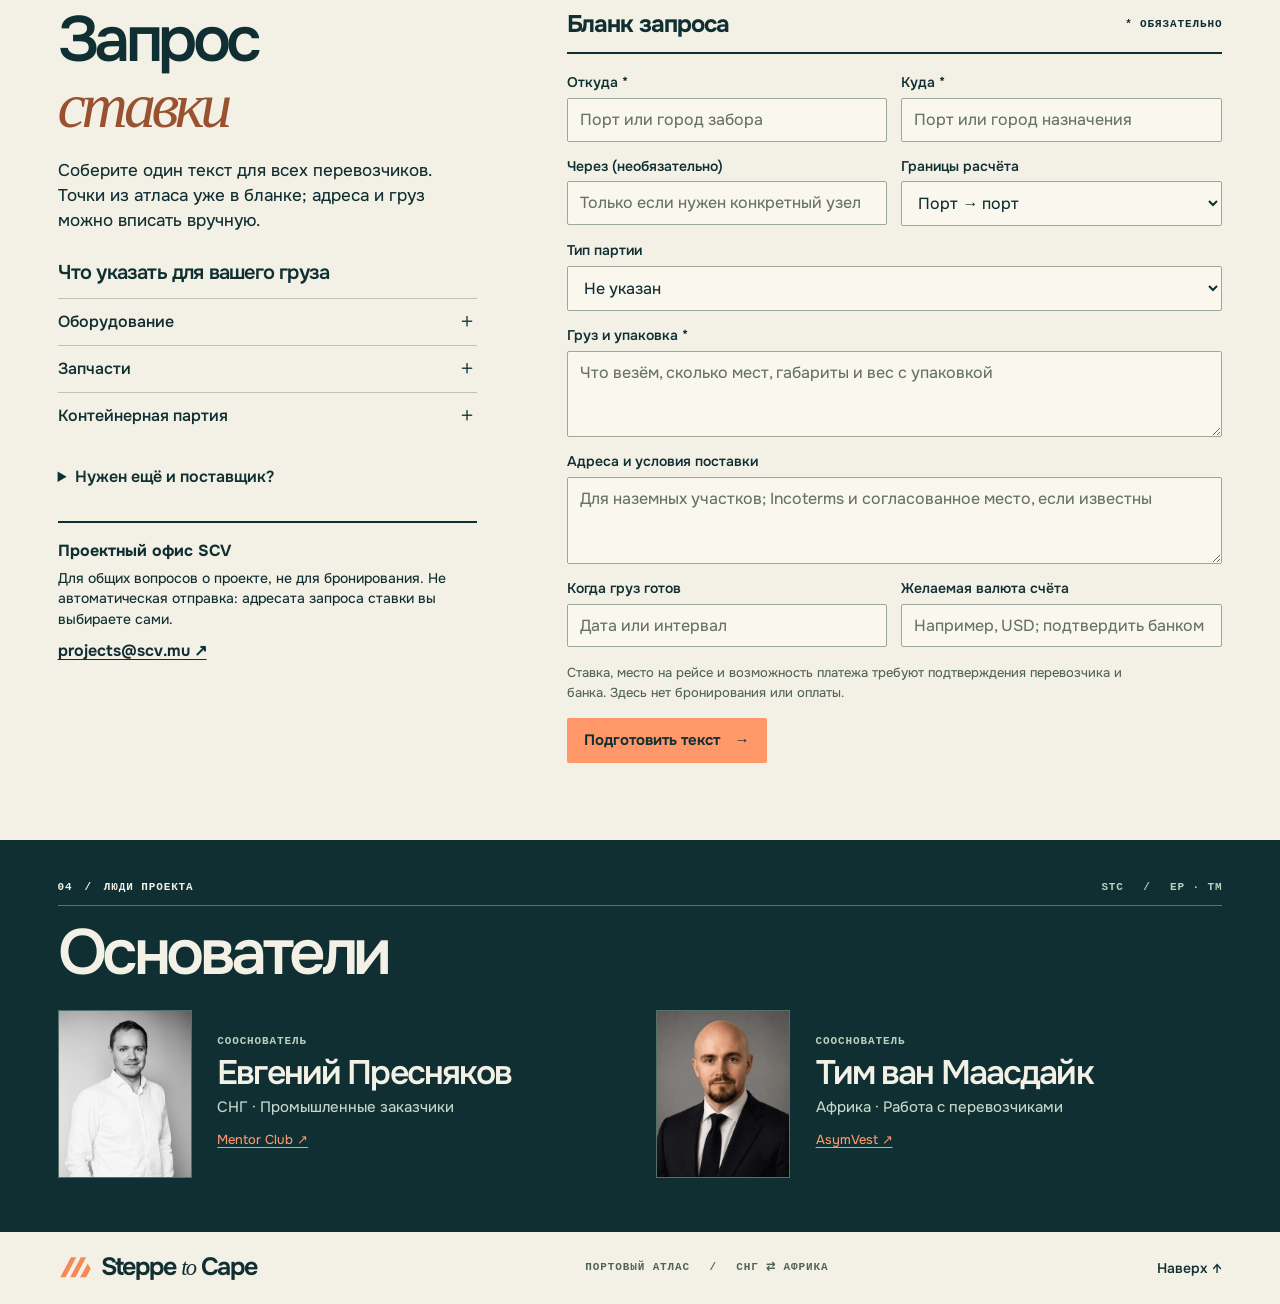
==== commit 16fec511: "Build bilingual port atlas and comparable freight quotes" ====
--- a/index.html
+++ b/index.html
@@ -1,7 +1,53 @@
-<!doctype html><html lang="ru"><head><meta charset="utf-8"><meta name="viewport" content="width=device-width,initial-scale=1"><title>Steppe to Cape — перевозки между СНГ и Африкой</title><meta name="description" content="Перевозки между СНГ и Африкой: изучите пример маршрута и подготовьте запрос на всю перевозку, отдельный участок или поиск поставщика."><meta name="theme-color" content="#102f32"><meta property="og:title" content="Steppe to Cape — перевозки между СНГ и Африкой"><meta property="og:description" content="Перевозки между СНГ и Африкой: изучите пример маршрута и подготовьте запрос на всю перевозку, отдельный участок или поиск поставщика."><meta property="og:type" content="website"><meta property="og:image" content="https://nerealvm.github.io/steppe-to-cape/assets/share.jpg"><meta property="og:url" content="https://nerealvm.github.io/steppe-to-cape/"><link rel="canonical" href="https://nerealvm.github.io/steppe-to-cape/"><link rel="alternate" hreflang="en" href="https://nerealvm.github.io/steppe-to-cape/en.html"><link rel="alternate" hreflang="ru" href="https://nerealvm.github.io/steppe-to-cape/"><link rel="icon" href="assets/favicon.svg" type="image/svg+xml"><link rel="preload" as="font" type="font/woff2" href="assets/onest-cyrillic.woff2" crossorigin><link rel="stylesheet" href="style.css"><script src="site.js" defer></script></head>
-<body id="top"><a class="skip" href="#main">К содержанию</a><header><div class="wrap mast"><a class="brand" href="#top" aria-label="Steppe to Cape — в начало"><svg viewBox="0 0 46 36" width="40" height="32" aria-hidden="true"><path fill="currentColor" d="M3 30 17 4h7L10 30Zm13 0L30 4h7L23 30Zm13 0 10-18 4 7-6 11Z"/></svg><span>Steppe <em>to</em> Cape</span></a><nav class="desktopnav" aria-label="Разделы"><a href="#corridor">Маршрут</a><a href="#services">Услуги</a><a href="#founders">Основатели</a></nav><div class="headright"><a class="language" lang="en" aria-label="English version" href="en.html">EN</a><a class="headcontact" href="#contact">Запрос <svg width="17" height="17" viewBox="0 0 24 24" fill="none" stroke="currentColor" stroke-width="1.7" aria-hidden="true"><path d="M6 18 18 6M6 6h12v12"/></svg></a><button class="burger" type="button" aria-label="Меню" aria-expanded="false" aria-controls="mobile-nav"><span></span><span></span></button></div></div><nav id="mobile-nav" hidden><a href="#corridor">Маршрут</a><a href="#services">Услуги</a><a href="#founders">Основатели</a><a href="#contact">Запрос</a></nav></header>
-<main id="main"><section class="hero" aria-labelledby="headline"><div class="hero-bg" aria-hidden="true"></div><div class="wrap hero-grid"><div class="hero-copy"><div class="eyebrow light"><b></b>Международная логистика</div><h1 id="headline">Из СНГ<br><em>в Африку.</em><br>И обратно.</h1><p>Вам нужен весь маршрут или только доставка из порта? Укажите, где начинается и заканчивается наш участок. Возможность перевозки проверяем под конкретный груз.</p><div class="hero-action"><a class="button primary" href="#contact">Подготовить запрос <svg width="17" height="17" viewBox="0 0 24 24" fill="none" stroke="currentColor" stroke-width="1.7" aria-hidden="true"><path d="M6 18 18 6M6 6h12v12"/></svg></a><a class="underlink" href="#corridor">Маршрут <span aria-hidden="true">↓</span></a></div></div><figure class="hero-art"><div class="art-ink" aria-hidden="true"><span class="register tl"></span><span class="register tr"></span><span class="register bl"></span><span class="register br"></span></div><div class="art-title micro">FIG. 01 <span>/</span> Морской фрахт</div><div class="compass" aria-hidden="true"><span>N</span><svg viewBox="0 0 38 42"><path d="m19 3 6 23-6-4-6 4z" fill="none" stroke="currentColor"/><path d="m19 3 0 19-6 4z" fill="currentColor"/><path d="M3 22h32M19 29v10" stroke="currentColor" stroke-width=".6"/></svg></div><div class="shipframe"><img width="860" height="560" class="ship" src="assets/vessel.svg" alt="Аксонометрическая иллюстрация морского контейнеровоза" fetchpriority="high"></div><figcaption class="plate-caption"><span class="bars" aria-hidden="true"></span> STC <span>/</span> PL. 01</figcaption><button class="motion" hidden type="button" aria-label="Анимация" aria-pressed="true" title="Анимация"><span aria-hidden="true">Ⅱ</span></button></figure></div><div class="wrap hero-legend"><span><i aria-hidden="true"></i>Атлас грузовых маршрутов</span><span class="midrule" aria-hidden="true"></span><span>СНГ <b>⇄</b> Африка</span></div></section>
-<section class="corridor paper" id="corridor"><div class="wrap"><div class="index"><span class="num">01</span><span>Коридор</span></div><div class="corr-grid"><div class="chart"><div class="chartcap micro"><span>Маршрутный лист / 01</span><span class="cross">✛</span></div><img loading="lazy" src="assets/corridor.svg" width="680" height="475" alt="Схема морского участка между Балтикой и Дурбаном вокруг Африки"><div class="chartfoot"><span><i></i>Пример морского участка</span><span>STC—01</span></div></div><div class="route-info"><h2>Два конца<br>одного пути.</h2><p>Отправитель, порт и получатель редко находятся в одном городе. Сначала определяем, где забрать груз и до какой точки считать доставку.</p><div class="directions" role="group" aria-label="Направление перевозки"><button class="dir" type="button" data-dir="south" aria-pressed="true">В Африку ↘</button><button class="dir" type="button" data-dir="north" aria-pressed="false">В СНГ ↖</button></div><div class="itinerary" aria-live="polite"><div><small>Откуда</small><strong id="orig" data-south="Санкт-Петербург" data-north="Дурбан">Санкт-Петербург</strong></div><span class="route-arrow" aria-hidden="true">→</span><div><small>Куда</small><strong id="dest" data-south="Дурбан" data-north="Санкт-Петербург">Дурбан</strong></div></div><p class="route-note">На карте — пример, не расписание линии. Порты, перевалки и доступность рейса проверяем под ваш груз.</p><a class="textlink routequote" href="#contact">Начать запрос по маршруту <svg width="18" height="18" viewBox="0 0 24 24" fill="none" stroke="currentColor" stroke-width="1.7" aria-hidden="true"><path d="M4 12h15m-6-6 6 6-6 6"/></svg></a></div></div></div></section>
-<section id="services" class="services paper"><div class="wrap"><div class="index"><span class="num">02</span><span>Услуги</span></div><div class="sectionhead"><h2>Какую задачу нужно решить?</h2><span class="micro">STC / 02</span></div><div class="service-list"><details class="service" open><summary><span class="serial">/01</span><strong>Весь маршрут</strong><span class="stype">От склада до склада</span><i aria-hidden="true"></i></summary><div class="detail"><p>Для расчёта нужны адрес поставщика и конечный пункт. В предложении указываем морской и наземные участки, портовые сборы и кто отвечает за оформление груза.</p></div></details><details class="service" ><summary><span class="serial">/02</span><strong>Отдельный участок</strong><span class="stype">Порт, фрахт или доставка</span><i aria-hidden="true"></i></summary><div class="detail"><p>Если у вас уже есть морской фрахт, можно запросить только доставку из порта. И наоборот: если поставщик сам довезёт груз до терминала, начнём расчёт оттуда.</p></div></details><details class="service" ><summary><span class="serial">/03</span><strong>Закупка с доставкой</strong><span class="stype">По запросу</span><i aria-hidden="true"></i></summary><div class="detail"><p>Если поставщика ещё нет, начнём со спецификации. Обсудим товар, объём и условия закупки, затем отдельно посчитаем доставку.</p></div></details></div></div></section>
-<section id="founders" class="founders"><div class="wrap"><div class="index"><span class="num">03</span><span>Люди</span></div><div class="people-head"><h2>Основатели</h2><p>Евгений и Тим объединили опыт работы с промышленными заказчиками в СНГ и с перевозчиками в Африке.</p></div><div class="people"><article class="person evgeny"><a class="portrait typoplate" href="https://mentorclub.ru/mentors/evgenij-presnyakov/" target="_blank" rel="noopener noreferrer" aria-label="Открыть фото и профиль: Евгений Пресняков"><small>STC / CIS</small><b aria-hidden="true">EP</b><span>Фото и профиль ↗</span></a><div class="persontext"><span class="micro">Сооснователь / СНГ</span><h3>Евгений Пресняков</h3><p>Инвестор в производственные предприятия и добычу. В проект приносит опыт работы с промышленными компаниями и заказчиками в СНГ.</p><a class="credit" href="https://mentorclub.ru/mentors/evgenij-presnyakov/" target="_blank" rel="noopener noreferrer">Mentor Club <svg width="17" height="17" viewBox="0 0 24 24" fill="none" stroke="currentColor" stroke-width="1.7" aria-hidden="true"><path d="M6 18 18 6M6 6h12v12"/></svg></a></div></article><article class="person tim"><a class="portrait typoplate" href="https://asymvest.com/about" target="_blank" rel="noopener noreferrer" aria-label="Открыть фото и профиль: Тим ван Маасдайк"><small>STC / AFR</small><b aria-hidden="true">TM</b><span>Фото и профиль ↗</span></a><div class="persontext"><span class="micro">Сооснователь / Африка</span><h3>Тим ван Маасдайк</h3><p>Работает в международной логистике и сырьевой торговле. В проекте занимается африканским участком маршрута: от запроса грузоотправителя до обсуждения условий с перевозчиком.</p><a class="credit" href="https://asymvest.com/about" target="_blank" rel="noopener noreferrer">AsymVest <svg width="17" height="17" viewBox="0 0 24 24" fill="none" stroke="currentColor" stroke-width="1.7" aria-hidden="true"><path d="M6 18 18 6M6 6h12v12"/></svg></a></div></article></div></div></section>
-<section id="contact" class="contact"><div class="wrap contact-grid"><div><div class="index"><span class="num">04</span><span>Запрос на перевозку</span></div><h2>Что и куда<br><em>везём?</em></h2><p>Достаточно двух точек маршрута и описания груза. Если знаете вес партии, условия поставки и дату готовности, добавьте их в запрос.</p><p class="local-note">Черновик останется у вас. Сайт не собирает данные о перевозках.</p></div><form class="brief" id="brief" action="#contact"><div class="form-head"><span class="micro">Запрос ставки</span><span class="micro">RFQ / STC</span></div><noscript><p>Для подготовки черновика включите JavaScript.</p><style>.brief .fields,.brief>label,.brief>button,.brief>.hint{display:none}</style></noscript><div class="fields"><label>Откуда<input name="origin" placeholder="Город или порт" maxlength="100" required></label><label>Куда<input name="destination" placeholder="Город или порт" maxlength="100" required></label></div><label>Груз и условия<textarea required name="goods" maxlength="800" rows="3" placeholder="Например: запасные части, 4 палеты, готовность в декабре"></textarea></label><button class="button dark" type="submit">Собрать запрос <svg width="18" height="18" viewBox="0 0 24 24" fill="none" stroke="currentColor" stroke-width="1.7" aria-hidden="true"><path d="M4 12h15m-6-6 6 6-6 6"/></svg></button><span class="hint">Можно будет скопировать текст или сохранить его файлом.</span><div class="fallback" hidden><p role="status"></p><button type="button" class="copy">Скопировать</button> <button type="button" class="download">Скачать .txt</button><textarea aria-label="Текст запроса" class="result" readonly hidden></textarea></div></form></div></section></main><footer><div class="wrap foot"><a class="brand" href="#top" aria-label="Steppe to Cape — в начало"><svg viewBox="0 0 46 36" width="40" height="32" aria-hidden="true"><path fill="currentColor" d="M3 30 17 4h7L10 30Zm13 0L30 4h7L23 30Zm13 0 10-18 4 7-6 11Z"/></svg><span>Steppe <em>to</em> Cape</span></a><span>Дизайн-превью / Steppe to Cape</span><a href="#top">Наверх ↑</a></div></footer></body></html>+<!doctype html>
+<html lang="ru"><head><meta charset="utf-8"><meta name="viewport" content="width=device-width,initial-scale=1"><title>Steppe to Cape — Портовый атлас и запрос ставки</title><meta name="description" content="Выберите порт и подготовьте запрос стоимости перевозки между СНГ и Африкой: состав цены, валюта, условия оплаты."><meta name="theme-color" content="#102f32"><meta property="og:title" content="Steppe to Cape — Портовый атлас и запрос ставки"><meta property="og:description" content="Выберите порт и подготовьте запрос стоимости перевозки между СНГ и Африкой: состав цены, валюта, условия оплаты."><meta property="og:type" content="website"><meta property="og:image" content="https://nerealvm.github.io/steppe-to-cape/assets/share.jpg"><meta property="og:url" content="https://nerealvm.github.io/steppe-to-cape/"><link rel="canonical" href="https://nerealvm.github.io/steppe-to-cape/"><link rel="alternate" hreflang="ru" href="https://nerealvm.github.io/steppe-to-cape/"><link rel="alternate" hreflang="en" href="https://nerealvm.github.io/steppe-to-cape/en.html"><link rel="icon" href="assets/favicon.svg"><link rel="stylesheet" href="style.css"><script src="site.js" defer></script><link rel="stylesheet" href="quote-lab.css">
+</head>
+<body id="top"><a class="skip" href="#atlas">К атласу</a>
+<header class="mast wrap"><a class="brand" href="#top"><img src="assets/mark.svg" alt="" width="35" height="28"><span>Steppe <i>to</i> Cape</span></a><nav aria-label="Разделы"><a href="#atlas">Атлас</a><a href="#cost">Состав цены</a><a href="#founders">Основатели</a></nav><div class="right"><a class="language" href="en.html" hreflang="en" lang="en" aria-label="English">EN</a><a class="headbrief" href="#contact">К запросу ↗</a></div></header>
+<main><section class="cover"><div class="wrap sleeve"><div class="cover-copy"><div class="micro rule">СНГ ⇄ Африка　 /　 Справочник грузоотправителя</div><h1>Портовый <i>атлас</i></h1><p>Нужна перевозка между СНГ и Африкой? Выберите весь путь или только участок, которого не хватает: от поставщика до порта, морем или от порта до склада.</p><a class="cover-compare" href="#quote-lab">Уже есть две ставки? Сравнить ↘</a></div><figure class="ship"><img src="assets/vessel.svg" width="860" height="560" alt=""><figcaption>FIG. 01　 /　 Контейнеровоз</figcaption></figure></div></section>
+<section class="work wrap" id="atlas"><div class="sectbar"><span class="micro"><b>01</b>　/　География запроса</span><span class="micro minor">STC　 /　 IX</span></div><div class="desk"><div class="chart"><div class="charthead"><h2>Карта портов</h2><span class="micro">9 узлов</span><div class="tools enhance"><button type="button" data-zoom="out" aria-label="Отдалить карту">−</button><button type="button" data-zoom="in" aria-label="Приблизить карту">+</button><button type="button" data-zoom="reset">Обзор</button></div></div><div class="plot"><svg id="chart-svg" role="group" aria-label="Карта портов. Порты также доступны в списке." viewBox="-65 -70 180 110"><image id="land" x="-180" y="-90" width="360" height="180" href="assets/atlas-land.svg"/><g class="enhance"><text data-lon="6" data-lat="52" class="geo-label ">ЕВРОПА</text><text data-lon="13" data-lat="8" class="geo-label ">АФРИКА</text><text data-lon="76" data-lat="49" class="geo-label ">АЗИЯ</text><text data-lon="-33" data-lat="-13" class="geo-label ocean">Атлантика</text><text data-lon="76" data-lat="-18" class="geo-label ocean">Индийский океан</text><g data-port="RULED" class="pin directory" role="button" tabindex="0" aria-label="Санкт-Петербург · Справочник" aria-pressed="false"><path class="leader"/><circle class="locdot" r="4"/><g class="caption"><rect class="hit" rx="2"/><rect class="badge" rx="2"/><text x="7" y="5">Санкт-Петербург</text></g></g>
+<g data-port="RUNVS" class="pin market" role="button" tabindex="0" aria-label="Новороссийск · Пример рынка" aria-pressed="false"><path class="leader"/><circle class="locdot" r="4"/><g class="caption"><rect class="hit" rx="2"/><rect class="badge" rx="2"/><text x="7" y="5">Новороссийск</text></g></g>
+<g data-port="KZAAU" class="pin directory" role="button" tabindex="0" aria-label="Актау · Справочник" aria-pressed="false"><path class="leader"/><circle class="locdot" r="4"/><g class="caption"><rect class="hit" rx="2"/><rect class="badge" rx="2"/><text x="7" y="5">Актау</text></g></g>
+<g data-port="AEJEA" class="pin market" role="button" tabindex="0" aria-label="Джебель-Али · Пример рынка" aria-pressed="false"><path class="leader"/><circle class="locdot" r="4"/><g class="caption"><rect class="hit" rx="2"/><rect class="badge" rx="2"/><text x="7" y="5">Джебель-Али</text></g></g>
+<g data-port="AEKLF" class="pin directory" role="button" tabindex="0" aria-label="Хор-Факкан · Справочник" aria-pressed="false"><path class="leader"/><circle class="locdot" r="4"/><g class="caption"><rect class="hit" rx="2"/><rect class="badge" rx="2"/><text x="7" y="5">Хор-Факкан</text></g></g>
+<g data-port="KEMBA" class="pin directory" role="button" tabindex="0" aria-label="Момбаса · Справочник" aria-pressed="false"><path class="leader"/><circle class="locdot" r="4"/><g class="caption"><rect class="hit" rx="2"/><rect class="badge" rx="2"/><text x="7" y="5">Момбаса</text></g></g>
+<g data-port="TZDAR" class="pin directory" role="button" tabindex="0" aria-label="Дар-эс-Салам · Справочник" aria-pressed="false"><path class="leader"/><circle class="locdot" r="4"/><g class="caption"><rect class="hit" rx="2"/><rect class="badge" rx="2"/><text x="7" y="5">Дар-эс-Салам</text></g></g>
+<g data-port="MZBEW" class="pin directory" role="button" tabindex="0" aria-label="Бейра · Справочник" aria-pressed="false"><path class="leader"/><circle class="locdot" r="4"/><g class="caption"><rect class="hit" rx="2"/><rect class="badge" rx="2"/><text x="7" y="5">Бейра</text></g></g>
+<g data-port="ZADUR" class="pin market" role="button" tabindex="0" aria-label="Дурбан · Пример рынка" aria-pressed="false"><path class="leader"/><circle class="locdot" r="4"/><g class="caption"><rect class="hit" rx="2"/><rect class="badge" rx="2"/><text x="7" y="5">Дурбан</text></g></g>
+</g></svg><div class="north" aria-hidden="true">N<br>↑</div></div><div class="legend"><span><i class="key k0" aria-hidden="true"></i>Справочник</span><span><i class="key k1" aria-hidden="true"></i>Пример рынка</span><span><i class="key k2" aria-hidden="true"></i>В запросе</span></div></div>
+<div class="inspector"><div class="charthead"><h2>Карточка порта</h2><span class="micro">STC / P</span></div><div class="pickport enhance"><label for="port-list" class="micro">Выбрать из списка</label><select id="port-list"><optgroup label="Россия"><option value="RULED" >Санкт-Петербург</option><option value="RUNVS" >Новороссийск</option></optgroup><optgroup label="Казахстан"><option value="KZAAU" >Актау</option></optgroup><optgroup label="ОАЭ"><option value="AEJEA" >Джебель-Али</option><option value="AEKLF" >Хор-Факкан</option></optgroup><optgroup label="Кения"><option value="KEMBA" >Момбаса</option></optgroup><optgroup label="Танзания"><option value="TZDAR" >Дар-эс-Салам</option></optgroup><optgroup label="Мозамбик"><option value="MZBEW" >Бейра</option></optgroup><optgroup label="ЮАР"><option value="ZADUR" selected>Дурбан</option></optgroup></select></div><div id="records"><article class="port-card" id="card-RULED" data-code="RULED" data-name="Санкт-Петербург" data-other="St Petersburg" data-x="30.198889" data-y="59.872778" data-kind="directory" data-index="01">
+<div class="code"><span>RULED　/　01</span><span>59.87°N　30.20°E</span></div><h3>Санкт-Петербург</h3><p class="locale">Россия · Балтийское море</p><p>Поставщик сам привезёт груз в порт или контейнер нужно подать на склад? Укажите терминал, если он уже согласован.</p><div class="card-note"><b class="micro">В разбивку цены</b><p>Подача контейнера и доставка до терминала — отдельно от обработки в порту.</p></div><span class="source-tag"><i class="key k0" aria-hidden="true"></i>Справочник</span></article>
+<article class="port-card" id="card-RUNVS" data-code="RUNVS" data-name="Новороссийск" data-other="Novorossiysk" data-x="37.816111" data-y="44.721667" data-kind="market" data-index="02">
+<div class="code"><span>RUNVS　/　02</span><span>44.72°N　37.82°E</span></div><h3>Новороссийск</h3><p class="locale">Россия · Чёрное море</p><p>Начинайте расчёт с терминала, если груз уже в порту. Если нет — добавьте город забора и дату готовности.</p><div class="card-note"><b class="micro">В разбивку цены</b><p>Попросите выделить обработку на отправлении, фрахт и расходы при перевалке.</p></div><span class="source-tag"><i class="key k1" aria-hidden="true"></i>Пример рынка</span></article>
+<article class="port-card" id="card-KZAAU" data-code="KZAAU" data-name="Актау" data-other="Aktau" data-x="51.208372" data-y="43.606456" data-kind="directory" data-index="03">
+<div class="code"><span>KZAAU　/　03</span><span>43.61°N　51.21°E</span></div><h3>Актау</h3><p class="locale">Казахстан · Каспийское море</p><p>Это порт на Каспии, не выход в открытый океан. Для Африки нужен расчёт сухопутного или мультимодального продолжения.</p><div class="card-note"><b class="micro">В разбивку цены</b><p>Уточните смену транспорта, место перегрузки и кто отвечает за стык участков.</p></div><span class="source-tag"><i class="key k0" aria-hidden="true"></i>Справочник</span></article>
+<article class="port-card" id="card-AEJEA" data-code="AEJEA" data-name="Джебель-Али" data-other="Jebel Ali" data-x="55.066111" data-y="24.992222" data-kind="market" data-index="04">
+<div class="code"><span>AEJEA　/　04</span><span>24.99°N　55.07°E</span></div><h3>Джебель-Али</h3><p class="locale">ОАЭ · Персидский залив</p><p>Перевалка здесь — один из вариантов, не обязательный этап. Укажите, нужно ли выгружать или переупаковывать товар.</p><div class="card-note"><b class="micro">В разбивку цены</b><p>Разделите перевалку, хранение и дальнейший фрахт. Запросите свободные дни.</p></div><span class="source-tag"><i class="key k1" aria-hidden="true"></i>Пример рынка</span></article>
+<article class="port-card" id="card-AEKLF" data-code="AEKLF" data-name="Хор-Факкан" data-other="Khor Fakkan" data-x="56.375278" data-y="25.378333" data-kind="directory" data-index="05">
+<div class="code"><span>AEKLF　/　05</span><span>25.38°N　56.38°E</span></div><h3>Хор-Факкан</h3><p class="locale">ОАЭ · Оманский залив</p><p>Хор-Факкан и Джебель-Али — разные порты. Запрашивайте смену порта только если её предлагает перевозчик.</p><div class="card-note"><b class="micro">В разбивку цены</b><p>При смене порта попросите цену наземного перемещения и повторной обработки.</p></div><span class="source-tag"><i class="key k0" aria-hidden="true"></i>Справочник</span></article>
+<article class="port-card" id="card-KEMBA" data-code="KEMBA" data-name="Момбаса" data-other="Mombasa" data-x="39.616389" data-y="-4.050000" data-kind="directory" data-index="06">
+<div class="code"><span>KEMBA　/　06</span><span>4.05°S　39.62°E</span></div><h3>Момбаса</h3><p class="locale">Кения · Индийский океан</p><p>Если груз идёт дальше по суше, назовите конечный город или склад. Не сравнивайте портовую ставку со ставкой до двери.</p><div class="card-note"><b class="micro">В разбивку цены</b><p>Отдельно запросите выдачу в порту, транзитное оформление и доставку до получателя.</p></div><span class="source-tag"><i class="key k0" aria-hidden="true"></i>Справочник</span></article>
+<article class="port-card" id="card-TZDAR" data-code="TZDAR" data-name="Дар-эс-Салам" data-other="Dar es Salaam" data-x="39.296111" data-y="-6.839722" data-kind="directory" data-index="07">
+<div class="code"><span>TZDAR　/　07</span><span>6.84°S　39.30°E</span></div><h3>Дар-эс-Салам</h3><p class="locale">Танзания · Индийский океан</p><p>Зафиксируйте, где заканчивается работа: на терминале Дар-эс-Салама или на складе получателя.</p><div class="card-note"><b class="micro">В разбивку цены</b><p>Проверьте, включены ли выдача контейнера, вывоз и возврат порожнего.</p></div><span class="source-tag"><i class="key k0" aria-hidden="true"></i>Справочник</span></article>
+<article class="port-card" id="card-MZBEW" data-code="MZBEW" data-name="Бейра" data-other="Beira" data-x="34.834722" data-y="-19.819444" data-kind="directory" data-index="08">
+<div class="code"><span>MZBEW　/　08</span><span>19.82°S　34.83°E</span></div><h3>Бейра</h3><p class="locale">Мозамбик · Мозамбикский пролив</p><p>Если после Бейры будет пересечение границы, укажите пункт назначения и кто принимает груз по другую сторону.</p><div class="card-note"><b class="micro">В разбивку цены</b><p>Попросите отделить портовые расходы от транзитных документов и автоперевозки.</p></div><span class="source-tag"><i class="key k0" aria-hidden="true"></i>Справочник</span></article>
+<article class="port-card" id="card-ZADUR" data-code="ZADUR" data-name="Дурбан" data-other="Durban" data-x="31.029722" data-y="-29.879722" data-kind="market" data-index="09">
+<div class="code"><span>ZADUR　/　09</span><span>29.88°S　31.03°E</span></div><h3>Дурбан</h3><p class="locale">ЮАР · Индийский океан</p><p>До терминала в Дурбане или до склада в ЮАР? Для доставки за пределы порта укажите адрес выгрузки.</p><div class="card-note"><b class="micro">В разбивку цены</b><p>Попросите отдельно указать выдачу контейнера, доставку до двери и возврат порожнего.</p></div><span class="source-tag"><i class="key k1" aria-hidden="true"></i>Пример рынка</span></article>
+</div><div class="pickrole enhance"><label class="micro" for="role">Роль в запросе</label><div><select id="role"><option value="origin" >Откуда</option><option value="via" >Перевалка</option><option value="destination" selected>Куда</option></select><button class="action" type="button" id="add-port">Добавить ＋</button></div></div><p id="atlas-status" role="status" class="feedback"></p></div></div>
+<div class="stages enhance"><div class="stages-title"><span class="micro">RFQ　/　Этапы</span><b>Ваш запрос</b></div><div class="slot"><small>01 / Откуда</small><div><strong data-slot="origin">—</strong><button type="button" data-remove="origin" aria-label="Убрать · Откуда" hidden>×</button></div></div><div class="slot"><small>02 / Перевалка</small><div><strong data-slot="via">—</strong><button type="button" data-remove="via" aria-label="Убрать · Перевалка" hidden>×</button></div></div><div class="slot"><small>03 / Куда</small><div><strong data-slot="destination">—</strong><button type="button" data-remove="destination" aria-label="Убрать · Куда" hidden>×</button></div></div><a href="#contact">К бланку ↗</a></div><p class="footnote">Точки — не линии сообщения. Перевалка в ОАЭ необязательна. Пример рынка: Новороссийск — Джебель-Али — Дурбан по описанию <a href="https://www.fesco.ru/ru/clients/region/intermodal-rsa-services/">FESCO ↗</a>; это не линия Steppe to Cape. Карта: <a href="https://www.naturalearthdata.com/about/terms-of-use/">Natural Earth</a>.</p></section>
+<section id="cost" class="band"><div class="wrap editorial"><div><div class="micro rule">02　/　Разбор котировки</div><h2>За что <br>вы <i>платите</i></h2><p>Морской фрахт — только одна строка. Попросите сумму и валюту по каждому участку, а не только итог. Пустая строка не означает нулевую цену. Сумма появится в ответе перевозчика, а не при выборе порта.</p></div><div><dl class="ledger"><div class="cost-row"><span class="num">01</span><dt>До порта</dt><dd>Подача, забор со склада, погрузка. Если довезёт поставщик — исключить этот участок.</dd></div><div class="cost-row"><span class="num">02</span><dt>В порту и в море</dt><dd>Терминальная обработка на обоих концах, фрахт, надбавки и возможная перевалка. Что уже включено во фрахт?</dd></div><div class="cost-row"><span class="num">03</span><dt>После выгрузки</dt><dd>Выдача, оформление, доставка и возврат порожнего. Пошлины, налоги и страхование: включены, исключены или оплачиваются отдельно?</dd></div><div class="cost-row"><span class="num">04</span><dt>При оплате</dt><dd>Запросите валюту каждой строки и валюту счёта, курс и дату пересчёта, срок оплаты, комиссии и сторону-плательщика.</dd></div></dl><div class="compare"><h3>Две котировки на одну партию</h3><p>Дайте обоим перевозчикам один бланк: те же точки передачи, груз и окно готовности. Для сравнения возьмите один курс на одну дату. Проверьте, до какого числа действует ставка, сколько бесплатных дней даётся на хранение и возврат контейнера и кто платит после. На каждом стыке укажите, где и кому передают груз и ответственность за него.</p></div></div></div><div class="lab-shell"><section id="quote-lab" aria-labelledby="quote-title" class="ql"><div class="ql-wrap">
+<div class="ql-strap"><span>РАСЧЁТЫ / РАБОЧИЙ ЛИСТ</span><span>STC — Q.02</span></div>
+<div class="ql-heading"><h2 id="quote-title">Сравните две<br><em>ставки.</em></h2><p>Один экспедитор назвал цену до порта, другой — до склада. Приведите их предложения к одинаковым условиям, прежде чем выбирать по сумме.</p></div>
+<noscript><p>Без JavaScript сравните предложения вручную: перевозка, сборы на обоих концах, довоз и условия оплаты. Уточните валюту, срок действия и исключения.</p></noscript>
+<div data-workbook hidden>
+<div class="ql-tools"><div><strong>Две сметы на одну партию</strong><p>Введите суммы за всю партию в одной валюте на столбец. Пусто — сумму ещё не знаете; 0 — включено в другую строку или не применяется. Не учитывайте расход дважды.</p></div><button type="button" data-demo>Посмотреть пример ↗</button></div>
+<p data-example hidden class="ql-example">Учебный пример: суммы вымышлены, это не тариф.</p>
+<div class="ql-grid"><div class="ql-sheet"><table><thead><tr><th scope="col">Статья</th><th scope="col"><b>Смета A</b><select data-cur="A" aria-label="Валюта предложения A"><option>USD</option><option>EUR</option><option>AED</option><option>ZAR</option><option>KZT</option><option>RUB</option></select></th><th scope="col"><b>Смета B</b><select data-cur="B" aria-label="Валюта предложения B"><option>USD</option><option>EUR</option><option>AED</option><option>ZAR</option><option>KZT</option><option>RUB</option></select></th></tr></thead><tbody><tr><th scope="row">Отправление<small>Забор, экспортная обработка, терминал</small></th><td><input type="text" class="ql-money" inputmode="decimal" autocomplete="off" maxlength="24" data-money="A" aria-label="Отправление · A" placeholder="—"></td><td><input type="text" class="ql-money" inputmode="decimal" autocomplete="off" maxlength="24" data-money="B" aria-label="Отправление · B" placeholder="—"></td></tr><tr><th scope="row">Основная перевозка<small>Фрахт и надбавки по маршруту</small></th><td><input type="text" class="ql-money" inputmode="decimal" autocomplete="off" maxlength="24" data-money="A" aria-label="Основная перевозка · A" placeholder="—"></td><td><input type="text" class="ql-money" inputmode="decimal" autocomplete="off" maxlength="24" data-money="B" aria-label="Основная перевозка · B" placeholder="—"></td></tr><tr><th scope="row">Прибытие<small>Выгрузка, терминал и довоз</small></th><td><input type="text" class="ql-money" inputmode="decimal" autocomplete="off" maxlength="24" data-money="A" aria-label="Прибытие · A" placeholder="—"></td><td><input type="text" class="ql-money" inputmode="decimal" autocomplete="off" maxlength="24" data-money="B" aria-label="Прибытие · B" placeholder="—"></td></tr><tr><th scope="row">Прочие расходы<small>Только согласованные расходы вне строк выше</small></th><td><input type="text" class="ql-money" inputmode="decimal" autocomplete="off" maxlength="24" data-money="A" aria-label="Прочие расходы · A" placeholder="—"></td><td><input type="text" class="ql-money" inputmode="decimal" autocomplete="off" maxlength="24" data-money="B" aria-label="Прочие расходы · B" placeholder="—"></td></tr></tbody><tfoot><tr><th scope="row">Сумма строк<small>в валюте сметы</small></th><td><output data-total="A">—</output></td><td><output data-total="B">—</output></td></tr></tfoot></table></div>
+<aside class="ql-aside"><p class="ql-tag">ПРОВЕРКА УСЛОВИЙ</p><label class="ql-check"><input type="checkbox" data-scope><span>Обе ставки ещё действуют и покрывают один груз, одинаковые пункты, услуги и исключения.</span></label><div data-exchange hidden><label><span data-fxlabel></span><input inputmode="decimal" type="text" data-fx maxlength="20" autocomplete="off" placeholder="—"></label><small>Введите свой курс для сравнения. Это не банковский курс.</small></div><p class="ql-tag ql-rule">РАЗНИЦА СМЕТ</p><p role="status" data-verdict></p></aside></div>
+<details class="ql-payment"><summary>Сколько платить авансом?</summary><div><p>Возьмите долю аванса из своего договора. Для полной сметы покажем две суммы в её валюте. Отсрочку, курс на дату платежа и банковские комиссии согласуют отдельно.</p><div class="ql-splits"><label>Аванс по смете A, %<input type="text" inputmode="decimal" maxlength="7" placeholder="—" data-pct="A"><output data-split="A">—</output></label><label>Аванс по смете B, %<input type="text" inputmode="decimal" maxlength="7" placeholder="—" data-pct="B"><output data-split="B">—</output></label></div></div></details>
+<details class="ql-payment"><summary>Что согласовать до оплаты?</summary><div class="ql-terms"><p><strong>Счёт</strong><br>Кто выставляет счёт и кому? За товар и перевозку платят по одному договору или по разным?</p><p><strong>Валюта и расходы</strong><br>В какой валюте выставляют счёт, в какой платит клиент, на какую дату фиксируют курс и кто несёт комиссии?</p><p><strong>Условие платежа</strong><br>Что запускает оплату остатка: дата, выдача документа или приёмка груза? Подтвердите получателя и условия по договору до перевода.</p></div></details>
+<div class="ql-save"><button type="button" data-export>Скачать сверку ↓</button><button type="button" data-reset>Очистить лист</button><small>Расчёт остаётся в этом браузере. Сайт не получает ваши цифры и не принимает платежи.</small></div>
+</div></div></section></div></section>
+<section id="contact" class="wrap contact"><div class="sectbar"><span class="micro"><b>03</b>　/　Запрос перевозчику</span><span class="micro minor">STC　 /　 RFQ</span></div><div class="editorial"><aside><h2>Запрос<br><i>ставки</i></h2><p>Соберите один текст для всех перевозчиков. Точки из атласа уже в бланке; адреса и груз можно вписать вручную.</p><h3 class="scenario-title">Что указать для вашего груза</h3><details class="scenario"><summary>Оборудование</summary><p>Для машины в сборе укажите габариты в упаковке, массу самого тяжёлого места, способ погрузки и состояние: новая или б/у.</p><p>Отдельные строки: спецоборудование, крепление и погрузочные работы.</p></details><details class="scenario"><summary>Запчасти</summary><p>Перечислите места, вес и объём, возможные аккумуляторы или масла. Если производство ждёт деталь, укажите крайний срок получения.</p><p>Сравните время до склада, а не только в море. Уточните стоимость сборки партии и выдачи.</p></details><details class="scenario"><summary>Контейнерная партия</summary><p>Укажите тип и число контейнеров, вес груза с упаковкой на каждый и дату готовности к загрузке.</p><p>Сверьте подачу порожнего, обработку с обоих концов и бесплатные дни до возврата.</p></details><details class="procurement"><summary>Нужен ещё и поставщик?</summary><p>Если товар ещё не куплен, укажите модель или спецификацию. Попросите отдельно оценить поиск поставщика и перевозку — покупка товара не входит во фрахт.</p></details><div class="office"><b>Проектный офис SCV</b><p>Для общих вопросов о проекте, не для бронирования. Не автоматическая отправка: адресата запроса ставки вы выбираете сами.</p><a href="mailto:projects@scv.mu">projects@scv.mu ↗</a></div></aside><div><noscript><p>Для сборки файла включите JavaScript или напишите в проектный офис вручную: укажите откуда, куда, груз и желаемую валюту.</p></noscript><form id="brief" class="enhance"><div class="formhead"><strong>Бланк запроса</strong><small>* Обязательно</small></div><div class="fields"><label for="f-origin">Откуда *<input name="origin" id="f-origin" placeholder="Порт или город забора" required maxlength="240"></label><label for="f-destination">Куда *<input name="destination" id="f-destination" placeholder="Порт или город назначения" required maxlength="240"></label><label for="f-via">Через (необязательно)<input name="via" id="f-via" placeholder="Только если нужен конкретный узел" maxlength="240"></label><label>Границы расчёта<select id="f-scope" name="scope"><option value="port">Порт → порт</option><option value="door">Склад → склад</option><option value="toDoor">Порт → склад</option><option value="toPort">Склад → порт</option><option value="leg">Отдельный участок</option></select></label></div><div class="linefields"><label>Тип партии<select id="f-type" name="type"><option value="">Не указан</option><option value="0">Оборудование</option><option value="1">Запчасти</option><option value="2">Контейнерная партия</option></select></label><label for="f-goods">Груз и упаковка *<textarea rows="3" name="goods" id="f-goods" placeholder="Что везём, сколько мест, габариты и вес с упаковкой" required maxlength="1800"></textarea></label></div><div class="fields extra"><label for="f-places">Адреса и условия поставки<textarea rows="3" name="places" id="f-places" placeholder="Для наземных участков; Incoterms и согласованное место, если известны" maxlength="1800"></textarea></label><label for="f-ready">Когда груз готов<input name="ready" id="f-ready" placeholder="Дата или интервал" maxlength="240"></label><label for="f-currency">Желаемая валюта счёта<input name="currency" id="f-currency" placeholder="Например, USD; подтвердить банком" maxlength="240"></label></div><p class="safe">Ставка, место на рейсе и возможность платежа требуют подтверждения перевозчика и банка. Здесь нет бронирования или оплаты.</p><button class="action" type="submit">Подготовить текст　→</button></form><div id="draft" hidden><label for="draft-body">Текст запроса</label><textarea id="draft-body" rows="10" readonly></textarea><div class="draft-tools"><button class="action" id="copy" type="button">Скопировать</button><button class="secondary" id="download" type="button">Скачать .txt ↓</button></div></div><p id="draft-status" role="status" class="feedback"></p></div></div></section>
+<section id="founders" class="people"><div class="wrap"><div class="sectbar"><span class="micro">04　/　Люди проекта</span><span class="micro minor">STC　 /　 EP · TM</span></div><h2>Основатели</h2><div class="profiles"><article class="founder"><div class="portrait"><span aria-hidden="true">ЕП</span><img src="assets/evgeny.webp" width="360" height="450" loading="lazy" alt="Евгений Пресняков"></div><div><small>Сооснователь</small><h3>Евгений Пресняков</h3><p>СНГ · Промышленные заказчики</p><a href="https://mentorclub.ru/mentors/evgenij-presnyakov/">Mentor Club ↗</a></div></article><article class="founder"><div class="portrait"><span aria-hidden="true">TM</span><img src="assets/tim.webp" width="360" height="450" loading="lazy" alt="Тим ван Маасдайк"></div><div><small>Сооснователь</small><h3>Тим ван Маасдайк</h3><p>Африка · Работа с перевозчиками</p><a href="https://asymvest.com/about">AsymVest ↗</a></div></article></div></div></section></main><footer class="wrap"><a class="brand" href="#top"><img src="assets/mark.svg" alt="" width="35" height="28"><span>Steppe <i>to</i> Cape</span></a><span class="micro">Портовый атлас　 /　 СНГ ⇄ Африка</span><a href="#top">Наверх ↑</a></footer><script src="quote-ledger.js" defer></script>
+<script src="quote-ui.js" defer></script>
+</body></html>
--- a/style.css
+++ b/style.css
@@ -1,9 +1,10 @@
 @font-face{font-family:Onest;src:url('assets/onest-latin.woff2') format('woff2');font-weight:100 900;font-display:swap;unicode-range:U+0000-00FF,U+0131,U+0152-0153,U+02BB-02BC,U+02C6,U+02DA,U+02DC,U+0304,U+0308,U+0329,U+2000-206F,U+20AC,U+2122,U+2191,U+2193,U+2212,U+2215,U+FEFF,U+FFFD}@font-face{font-family:Onest;src:url('assets/onest-cyrillic.woff2') format('woff2');font-weight:100 900;font-display:swap;unicode-range:U+0301,U+0400-045F,U+0490-0491,U+04B0-04B1,U+2116}
-:root{--ink:#102f32;--ink2:#143739;--light:#f3f0e5;--muted:#52625a;--orange:#ff9768;--line:#c8cbbb;--mono:'Courier New',monospace;--g:clamp(22px,5vw,82px)}*{box-sizing:border-box}html{scroll-behavior:smooth;scroll-padding-top:25px}body{margin:0;color:var(--ink);background:var(--light);font-family:Onest,'Helvetica Neue',Arial,sans-serif;font-weight:450;font-size:16px;line-height:1.5;-webkit-font-smoothing:antialiased}a{color:inherit;text-decoration:none}button,input,textarea{font:inherit;color:inherit}button,summary{cursor:pointer}button{border:0}button:focus-visible,summary:focus-visible,a:focus-visible,input:focus-visible,textarea:focus-visible{outline:3px solid #d55a2f;outline-offset:4px}header :focus-visible,.hero :focus-visible,.founders :focus-visible,footer :focus-visible{outline-color:var(--orange)}.wrap{width:min(1536px,100%);margin-inline:auto;padding-inline:var(--g)}img{display:block;max-width:100%}h1,h2,h3,p,figure{margin:0}h1,h2,h3{font-weight:575}h2{font-size:clamp(42px,5.4vw,86px);letter-spacing:-.07em;line-height:1.01}em{font-family:Georgia,'Times New Roman',serif;font-weight:400}button{background:none}[hidden]{display:none!important}::selection{background:#ffab78;color:var(--ink)}.skip{position:fixed;top:8px;left:8px;z-index:12;background:var(--light);color:var(--ink);padding:12px;transform:translateY(-200%)}.skip:focus{transform:none}
-header{background:var(--ink);color:var(--light);position:relative;z-index:5}.mast{display:flex;align-items:center;min-height:78px;gap:40px;position:relative}.mast:after{content:'';position:absolute;height:1px;bottom:0;inset-inline:var(--g);background:#42605e}.brand{display:inline-flex;align-items:center;gap:10px;min-height:45px;white-space:nowrap;font-weight:650;letter-spacing:-.065em;font-size:clamp(22px,2vw,31px);line-height:1}.brand>svg{color:var(--orange);width:clamp(36px,3vw,46px);height:auto}.brand em{font-size:.87em;letter-spacing:-.08em;margin-inline:1px}.desktopnav{display:flex;gap:clamp(24px,3.3vw,54px);margin-left:auto}.desktopnav a,.headright>a{min-height:44px;display:inline-flex;align-items:center;font-size:14px}.desktopnav a:hover,.direct:hover,.underlink:hover,.credit:hover,.foot>a:hover{color:var(--orange)}.headright{display:flex;align-items:center;gap:20px}.headright .language{font-family:var(--mono);font-size:13px;border-left:1px solid #486360;padding-left:24px}.headcontact{gap:14px;border:1px solid #64807a;padding:8px 15px;border-radius:2px}.headcontact:hover{color:var(--ink);background:var(--light)}.burger{display:none;color:inherit}.burger span{height:1.5px;width:22px;background:currentColor;display:block;margin:5px auto}.micro,.eyebrow,.hero-legend,.index,.serial,.stype,.chartfoot,.itinerary small,.hint,.credit,.foot>span{font-family:var(--mono);font-weight:600}.micro,.eyebrow,.hero-legend,.index,.chartfoot,.itinerary small,.foot>span{font-size:11px;letter-spacing:.105em;text-transform:uppercase;line-height:1.4}.hero{background:var(--ink);color:var(--light);position:relative;isolation:isolate;overflow:hidden}.hero-bg{position:absolute;inset:0 0 0 30%;z-index:-1;background-image:linear-gradient(90deg,var(--ink),transparent 26%),url('assets/soundings.svg');background-size:cover;background-position:center;opacity:.95}.hero-grid{display:grid;grid-template-columns:.87fr 1.13fr;align-items:center;min-height:clamp(530px,43.5vw,675px);padding-top:55px;padding-bottom:49px}.hero-copy{z-index:1}.eyebrow{display:flex;align-items:center;gap:11px;color:#e0e3d4;font-weight:600}.eyebrow b{width:24px;height:2px;background:var(--orange)}h1{font-size:clamp(66px,7.1vw,114px);line-height:.94;letter-spacing:-.085em;margin:26px 0 26px}h1 em{color:var(--orange);letter-spacing:-.075em;font-size:1.08em;line-height:.84}.hero-copy>p{color:#d5dfd4;max-width:425px;font-size:clamp(15px,1.2vw,19px);line-height:1.52;text-wrap:pretty}.hero-action{display:flex;gap:25px;align-items:center;flex-wrap:wrap;margin-top:28px}.button,.underlink,.textlink,.direct,.credit{display:inline-flex;align-items:center;justify-content:space-between;gap:22px;min-height:46px}.button{padding:14px 20px;line-height:1.2;font-size:15px;font-weight:640;border-radius:2px;transition:background .2s,transform .2s}.primary{background:var(--orange);color:var(--ink)}.primary:hover{background:#ffb18c;transform:translateY(-2px)}.underlink{font-size:14px;gap:10px}.underlink span{color:var(--orange)}.hero-art{position:relative;aspect-ratio:1.46;width:100%;margin:0;align-self:center;isolation:isolate}.art-ink{position:absolute;inset:0 -1% 0 0;background-image:linear-gradient(to right,#a4cbb40d 1px,transparent 1px),linear-gradient(to bottom,#a4cbb40d 1px,transparent 1px);background-size:12.5% 16.667%;mask-image:linear-gradient(90deg,transparent,black 12%,black 90%,transparent)}.register{position:absolute;width:14px;height:14px;border:0 solid #86a496}.tl{left:3.4%;top:0;border-left-width:1px;border-top-width:1px}.tr{right:3.4%;top:0;border-right-width:1px;border-top-width:1px}.bl{left:3.4%;bottom:0;border-left-width:1px;border-bottom-width:1px}.br{right:3.4%;bottom:0;border-right-width:1px;border-bottom-width:1px}.art-title,.plate-caption,.compass,.motion{position:absolute;z-index:2;color:#afc6b8}.art-title{top:14px;left:5%;font-size:10px}.art-title span,.plate-caption span:not(.bars){color:var(--orange);margin:0 4px}.compass{right:5%;top:4%;text-align:center;width:29px;font:10px var(--mono);color:#c9d2bd}.compass svg{width:100%}.shipframe{position:absolute;inset:0 -1% 6% -2%;display:grid;place-items:center}.ship{width:100%;height:100%;object-fit:contain;}.enhanced .ship{animation:swell 8s ease-in-out infinite;transform-origin:50% 58%}.stopped .ship{animation-play-state:paused}.plate-caption{left:auto;right:14%;bottom:17px;font:600 10px var(--mono);letter-spacing:.11em;display:flex;align-items:center;gap:4px}.bars{width:39px;height:7px;display:inline-block;margin-right:5px;background:repeating-linear-gradient(90deg,#acbdad 0 2px,transparent 2px 4px,#acbdad 4px 5px,transparent 5px 7px)}.motion{bottom:4px;right:4%;width:44px;height:44px;display:grid;place-items:center}.motion span{display:grid;place-content:center;border:1px solid #739187;width:27px;height:27px;border-radius:50%;font:600 12px var(--mono)}.motion:hover{color:var(--orange)}@keyframes swell{0%,100%{transform:translate(1px,-4px) rotate(-.3deg)}50%{transform:translate(-2px,3px) rotate(.3deg)}}.hero-legend{display:flex;gap:24px;align-items:center;color:#bdcfc3;padding-block:17px 21px;font-size:10px}.hero-legend>span{display:flex;align-items:center;gap:10px}.hero-legend i{display:inline-block;width:7px;height:7px;border:1px solid var(--orange);transform:rotate(45deg)}.hero-legend b{color:var(--orange);font-size:17px;line-height:.7}.midrule{height:1px;background:#45605d;flex:1}
-.paper{background:var(--light)}.corridor,.services,.founders,.contact{padding-block:clamp(56px,6.3vw,101px)}.index{display:flex;align-items:center;gap:11px;color:#4c5c51}.num{min-width:30px;text-align:center;font-size:10px;border:1px solid #adb3a2;border-radius:20px;padding:2px 6px}.corr-grid{display:grid;grid-template-columns:1.1fr .9fr;gap:clamp(40px,7vw,112px);align-items:center;margin-top:31px}.chart{background:#e7e8d9;position:relative;border:1px solid #b4bdac;background-image:linear-gradient(90deg,#76867310 1px,transparent 1px),linear-gradient(0deg,#76867310 1px,transparent 1px);background-size:32px 32px}.chart img{width:100%;height:auto;aspect-ratio:680/475}.chartcap,.chartfoot{display:flex;align-items:center;justify-content:space-between;margin-inline:17px;color:#42554b}.chartcap{position:absolute;left:0;right:0;top:14px}.cross{font:15px var(--mono)}.chartfoot{border-top:1px solid #b7beac;padding:11px 0;gap:8px;font-size:9px}.chartfoot span:first-child{display:flex;align-items:center;gap:7px}.chartfoot i{width:18px;height:2px;background:#b54b2b}.route-info h2{font-size:clamp(45px,4.5vw,73px)}.route-info>p,.people-head>p,.contact-grid>div>p{max-width:49ch;color:var(--muted);font-size:clamp(15px,1.15vw,18px);margin-top:22px}.directions{display:inline-flex;border:1px solid #8b9b8d;margin-top:22px;border-radius:2px;overflow:hidden}.dir{padding:10px 16px;min-height:44px;font-weight:610;font-size:14px}.dir[aria-pressed=true]{background:var(--ink);color:var(--light)}.dir:not([aria-pressed=true]):hover{background:#dce1d1}.itinerary{display:flex;align-items:center;gap:20px;padding:19px 0 15px;margin-top:7px;border-bottom:1px solid var(--line)}.itinerary>div{display:grid;gap:4px}.itinerary small{color:#59685e;font-size:9px}.itinerary strong{font-size:clamp(18px,1.6vw,24px);font-weight:580;letter-spacing:-.045em}.route-arrow{color:#995036}.route-info .route-note{font-size:13px;margin-top:12px;max-width:49ch}.textlink{font-size:14px;font-weight:630;border-bottom:1px solid #7d9181;min-height:39px;margin-top:8px}.textlink:hover{color:#9d4627}.services{padding-top:6px}.sectionhead,.people-head{display:flex;justify-content:space-between;align-items:end;gap:40px;margin:27px 0 32px}.sectionhead h2{font-size:clamp(39px,4.8vw,76px)}.sectionhead>.micro{white-space:nowrap;color:#627066}.service{border-top:1px solid #a8b2a1}.service:last-child{border-bottom:1px solid #a8b2a1}.service summary{display:grid;grid-template-columns:minmax(42px,9%) 1fr 24% 36px;gap:16px;align-items:center;padding:23px 0;list-style:none;transition:color .2s}.service summary::-webkit-details-marker{display:none}.service summary:hover{color:#9e4426}.service summary strong{font-weight:550;font-size:clamp(22px,2.4vw,38px);letter-spacing:-.045em;line-height:1.18}.serial,.stype{font-size:12px;color:#57685d}.service i{width:30px;height:30px;border:1px solid #9caa99;border-radius:50%;display:grid;place-items:center;font:21px/1 var(--mono);font-style:normal}.service i:before{content:'+'}.service[open] i:before{content:'−'}.service[open] i{background:var(--ink);color:var(--light);border-color:var(--ink)}.detail{padding:0 0 25px calc(9% + 16px)}.detail p{max-width:63ch;line-height:1.58;color:#4b5b51}
-.founders{background:#183c3e;color:var(--light)}.founders .index,.founders .micro{color:#c4d5c8}.founders .num{border-color:#70958b}.people-head{align-items:center;margin-bottom:38px}.people-head p{color:#d3ddd1;margin:0;max-width:40ch}.people{display:grid;grid-template-columns:1fr 1fr;gap:clamp(24px,3vw,50px)}.person{display:grid;grid-template-columns:minmax(110px,42%) 1fr;gap:clamp(16px,1.8vw,31px);border-top:1px solid #72877f;padding-top:20px}.portrait{align-self:start;aspect-ratio:4/5;overflow:hidden;background:#304d4b}.portrait img{width:100%;height:100%;object-fit:cover;filter:grayscale(1) sepia(.09);transition:filter .4s}.typoplate{position:relative;isolation:isolate;display:flex;flex-direction:column;justify-content:space-between;color:#193b3a;background:#d5d5b9;padding:clamp(8px,1.15vw,18px);transition:background .2s}.typoplate:after{content:'';position:absolute;inset:0;background:repeating-linear-gradient(123deg,transparent 0 8px,#365b4a29 9px 9.5px,transparent 10px 14px);z-index:-1}.tim .typoplate{background:#d99872}.typoplate b{font:italic clamp(52px,5.8vw,99px)/1 Georgia,serif;letter-spacing:-.12em}.typoplate small,.typoplate span{font:600 clamp(8px,.8vw,12px)/1.35 var(--mono)}.typoplate small{letter-spacing:.13em}.typoplate:hover{background:#eee7c8}.typoplate:hover span{text-decoration:underline}.person:hover .portrait img{filter:grayscale(.3)}.persontext{display:flex;align-items:flex-start;flex-direction:column;padding-top:2px}.persontext .micro{font-size:9px}.person h3{font-size:clamp(25px,2.45vw,40px);line-height:1.04;letter-spacing:-.06em;margin:12px 0 15px;text-wrap:balance}.person p{font-size:clamp(14px,1.03vw,17px);color:#d0ddd0}.credit{font-size:11px;color:#e1dfca;min-height:40px;justify-content:start;gap:8px}.credit svg{width:13px}.contact{background:#e5a279;color:#163334}.contact-grid{display:grid;grid-template-columns:.95fr 1.05fr;gap:clamp(50px,8vw,125px);align-items:center}.contact h2{font-size:clamp(62px,6.7vw,107px);margin-top:25px;line-height:.96}.contact h2 em{letter-spacing:-.075em}.contact .index,.contact-grid>div>p{color:#324239}.contact .num{border-color:#887761}.direct{font-weight:600;border-bottom:1px solid #766e56;margin-top:13px;gap:16px}.direct:hover{color:#3a4530}.brief{padding:clamp(22px,3vw,43px);background:var(--light);border-radius:2px;position:relative}.form-head{display:flex;justify-content:space-between;gap:15px;border-bottom:1px solid var(--line);padding-bottom:14px;margin-bottom:21px}.form-head span:last-child{color:#647367}.fields{display:grid;grid-template-columns:1fr 1fr;gap:16px}.brief label{display:block;font-size:13px;font-weight:650}.brief input,.brief textarea{display:block;background:#fffdf5;border:1px solid #a8b5a5;border-radius:1px;padding:11px 12px;min-height:46px;font-size:15px;width:100%;line-height:1.45;resize:vertical;font-weight:450}.brief input::placeholder,.brief textarea::placeholder{color:#667268;opacity:1}.brief input,.brief textarea{margin:6px 0 15px}.brief .button{width:100%}.dark{color:var(--light);background:var(--ink)}.dark:hover{background:#295453}.hint{font-family:inherit;display:block;font-size:12px;line-height:1.55;margin-top:9px;color:#546259;font-weight:450}.fallback{border-top:1px solid #a8b4a5;margin-top:14px;padding-top:12px;font-size:13px}.copy,.download{padding:10px 0;min-height:44px;text-decoration:underline;text-underline-offset:3px}.download{margin-left:14px}.contact-grid>div>.local-note{font-size:13px;max-width:42ch}.fallback .result{font-size:13px}.result{min-height:9em}.foot{display:flex;align-items:center;gap:25px;min-height:95px;color:var(--light)}footer{background:var(--ink)}.foot>span{color:#b1c3b6;margin-left:auto;font-size:10px}.foot>a:last-child{font-size:13px;padding:14px 0}.foot .brand{font-size:23px}.foot .brand svg{width:34px}
-@media(min-width:1650px){.hero-bg{inset-inline:calc(50% - 590px) 0}}@media(max-width:1050px){.person{grid-template-columns:40% 1fr}.hero-action{gap:16px}.corr-grid{gap:35px}.mast{gap:25px}.hero-grid{grid-template-columns:.93fr 1.07fr}.contact-grid{gap:45px}}@media(max-width:800px){.desktopnav,.headright .headcontact{display:none}.headright{margin-left:auto;gap:10px}.headright .language{border:0;padding:0;min-width:44px;justify-content:center}.burger{display:block;width:44px;height:44px}.mast{min-height:63px}.burger[aria-expanded=true] span:first-child{transform:translateY(3.25px) rotate(45deg)}.burger[aria-expanded=true] span:last-child{transform:translateY(-3.25px) rotate(-45deg)}#mobile-nav:not([hidden]){display:grid;padding:10px var(--g) 17px;position:absolute;background:var(--ink);width:100%;border-bottom:1px solid #748c80}#mobile-nav a{padding:12px 0;border-bottom:1px solid #3b5a59}.hero-grid{min-height:auto;padding-top:40px;padding-bottom:26px}.hero-art{aspect-ratio:1.13}.art-title{font-size:8px;left:6%}.shipframe{inset:3% -10% 0 -8%}.hero-copy>p{font-size:15px}h1{font-size:clamp(56px,8.3vw,75px)}.hero-action{gap:9px 15px}.underlink{font-size:13px}.corr-grid{grid-template-columns:1fr 1fr;gap:23px}.route-info h2{font-size:40px}.itinerary{gap:8px}.itinerary strong{font-size:16px}.person{grid-template-columns:1fr;gap:16px}.portrait{aspect-ratio:1.42}.portrait img{object-position:50% 32%}.persontext{max-width:38ch}.person h3{font-size:30px}.people-head p{max-width:36ch}.service summary{grid-template-columns:42px 1fr auto 32px}.detail{padding-left:58px}.contact-grid{gap:30px}.brief{padding:20px}}
-@media(max-width:640px){:root{--g:22px}.hero-grid{display:flex;flex-direction:column;align-items:stretch;padding-top:32px;padding-bottom:5px}.hero-copy{display:contents}.eyebrow{order:0;font-size:10px}h1{order:1;font-size:clamp(55px,11.9vw,78px);margin:17px 0 4px;letter-spacing:-.08em}h1 em{white-space:nowrap}.hero-art{order:2;width:100%;height:auto;aspect-ratio:1.78;margin:10px 0 12px}.shipframe{inset:0 -2% 5% -2%}.art-title{top:7px;font-size:8px}.compass{width:21px;top:5%}.plate-caption{bottom:8px;font-size:8px}.motion{bottom:-4px;right:2%}.hero-bg{inset:10% 0 0 0;background-image:linear-gradient(180deg,var(--ink),transparent 25%,transparent 76%,var(--ink)),url('assets/soundings.svg');opacity:.78}.hero-copy>p{order:3;font-size:15px;max-width:42ch}.hero-action{order:4;margin-top:17px;gap:16px;align-items:center}.hero-action .underlink{font-size:13px}.button{font-size:14px;padding:14px 16px}.hero-legend{padding-block:20px 16px;font-size:8px;gap:14px}.hero-legend>span{gap:6px}.corridor,.founders,.contact{padding-block:48px}.corr-grid{display:flex;flex-direction:column;align-items:stretch;gap:25px;margin-top:20px}.chartcap{top:8px}.chartfoot{padding:8px 0}.chartfoot,.chartcap{font-size:8px}.route-info h2 br{display:none}.route-info>p{margin-top:13px}.route-info h2,.sectionhead h2{font-size:clamp(37px,8.5vw,53px)}.route-info h2 br:after{content:' '}.directions{margin-top:16px}.itinerary{gap:20px}.itinerary strong{font-size:19px}.services{padding:0 0 46px}.sectionhead{margin:17px 0 22px}.sectionhead>.micro{display:none}.service summary{grid-template-columns:31px 1fr 28px;gap:9px;padding:17px 0}.stype{display:none}.service i{width:26px;height:26px;font-size:18px}.detail{padding:0 0 19px 40px}.detail p{font-size:14px}.people-head{display:block;margin:18px 0 25px}.people-head p{margin-top:14px}.people{grid-template-columns:1fr;gap:24px}.person{display:grid;grid-template-columns:minmax(86px,34%) 1fr;gap:16px;padding-top:15px}.portrait{aspect-ratio:.72}.person h3{font-size:clamp(22px,6vw,32px);margin:7px 0 9px}.person p{font-size:14px}.persontext .micro{font-size:8px}.credit{min-height:44px}.contact-grid{display:block}.contact-grid>div>p{margin-top:15px}.contact h2{font-size:66px;margin-top:20px}.brief{margin-top:25px}.foot{min-height:78px;flex-wrap:wrap;justify-content:space-between;gap:4px 20px;padding-block:12px}.foot>span{display:none}.art-ink{mask-image:none}.route-info h2 br{display:inline}.route-info h2 br:after{content:' '}}
-@media(max-width:365px){:root{--g:16px}.mast{gap:4px}.headright{gap:2px}.mast .brand{font-size:20px;gap:6px}.mast .brand svg{width:31px}.hero-action{gap:12px}.underlink{font-size:12px}.hero-art{aspect-ratio:1.83}.fields{grid-template-columns:1fr;gap:0}.person{grid-template-columns:30% 1fr}.plate-caption .bars{display:none}}
-html:not(.enhanced) .burger,html:not(.enhanced) .directions,html:not(.enhanced) .routequote,html:not(.enhanced) .brief .fields,html:not(.enhanced) .brief>label,html:not(.enhanced) .brief>button,html:not(.enhanced) .brief>.hint{display:none} @media(max-width:800px){html:not(.enhanced) .desktopnav{display:flex;order:3;width:100%;justify-content:flex-start;gap:20px}html:not(.enhanced) .mast{flex-wrap:wrap;gap:0 12px;padding-top:6px}html:not(.enhanced) .desktopnav a{font-size:13px}} @media(prefers-reduced-motion:reduce){html{scroll-behavior:auto}*,*::before,*::after{animation:none!important;transition:none!important}}
+:root{--ink:#102f32;--deep:#153c3d;--paper:#f3f0e5;--page:#faf8ee;--soft:#e7e8d9;--muted:#526459;--rule:#bdc4b4;--accent:#ff9768;--rust:#99512f;--mono:'Courier New',monospace;--g:clamp(16px,4.5vw,76px)}
+*{box-sizing:border-box}body{margin:0;background:var(--paper);color:var(--ink);font:450 16px/1.48 Onest,Arial,sans-serif;-webkit-font-smoothing:antialiased}h1,h2,h3,p,dl,dd,figure{margin:0}h1,h2,h3{font-weight:575;line-height:1.04;letter-spacing:-.055em}a{color:inherit;text-underline-offset:.2em}button,input,textarea,select{font:inherit;color:inherit}button,select,summary{cursor:pointer}button{border:0}button:disabled{cursor:default}button,a,input,select,textarea,summary{touch-action:manipulation}:focus-visible{outline:3px solid #ba4922;outline-offset:3px}.cover :focus-visible,.people :focus-visible{outline-color:var(--accent)}[hidden],.enhance{display:none!important}html.js .enhance:not([hidden]){display:revert!important}html.js .stages.enhance{display:grid!important}html.js .tools.enhance{display:flex!important}html.js .pickrole.enhance{display:block!important}::selection{background:#ffb78d;color:var(--ink)}.wrap{max-width:1600px;margin:auto;padding-inline:var(--g)}.skip{position:fixed;top:6px;left:6px;transform:translateY(-200%);background:var(--paper);padding:12px;z-index:20}.skip:focus{transform:none}i{font-family:Georgia,serif;font-weight:400}.micro,small,.code,.num{font:600 11px/1.4 var(--mono);letter-spacing:.08em;text-transform:uppercase}.rule{display:flex;align-items:center;gap:10px}.rule:before{content:'';flex:0 0 24px;height:2px;background:var(--accent)}.mast{display:flex;align-items:center;gap:32px;min-height:68px}.brand{display:inline-flex;align-items:center;gap:8px;font-size:25px;line-height:1;letter-spacing:-.065em;font-weight:650;text-decoration:none;white-space:nowrap;min-height:44px}.brand i{font-size:.9em}.mast nav,.right{display:flex;align-items:center;gap:clamp(18px,2.5vw,42px)}.mast nav{margin-left:auto}.mast nav a,.right a,.stages>a,footer>a:last-child{display:inline-flex;align-items:center;justify-content:center;min-height:44px;text-decoration:none;font-size:14px;font-weight:550}.mast nav a:hover,footer a:hover,.stages>a:hover{text-decoration:underline}.right{gap:14px}.language{border-left:1px solid var(--rule);padding-inline:18px;font-family:var(--mono)}.headbrief{padding:0 15px;background:var(--ink);color:var(--paper)}.headbrief:hover{background:#285150}.cover,.people{background:var(--ink);color:var(--paper)}.sleeve{display:flex;align-items:center;position:relative;isolation:isolate;overflow:hidden;min-height:238px}.sleeve:after{content:'';position:absolute;right:0;top:0;bottom:0;width:54%;background:url('assets/soundings.svg') center 47%/cover no-repeat;opacity:.6;z-index:-1}.cover-copy{padding:30px 0;flex:1;z-index:1}.cover h1{font-size:clamp(60px,6.9vw,110px);letter-spacing:-.075em;line-height:.99;margin:12px 0}.cover i,.people i{color:var(--accent)}.cover p{max-width:61ch;font-size:clamp(15px,1.22vw,19px);color:#d8e1d1}.ship{position:relative;align-self:stretch;flex:0 0 clamp(200px,30%,440px);min-width:0;margin-left:16px}.ship img{position:absolute;inset:0;width:100%;height:100%;object-fit:contain}.ship figcaption{position:absolute;right:0;bottom:8px;font:10px var(--mono);color:#c7d6c7;letter-spacing:.1em}.work,.contact{padding-block:30px 54px}.sectbar,.charthead,.formhead,.code{display:flex;align-items:center;justify-content:space-between;gap:10px}.sectbar{margin-bottom:14px}.sectbar b{color:var(--rust)}.minor{color:var(--muted)}.desk{display:grid;grid-template-columns:minmax(0,1.85fr) minmax(300px,1fr);border:1px solid #9fae9f;background:var(--page)}.chart{display:flex;flex-direction:column;min-width:0;border-right:1px solid #9fae9f}.charthead{padding:13px 20px;border-bottom:1px solid var(--rule);min-height:51px}.charthead h2{font-size:22px;letter-spacing:-.045em}.charthead .micro{color:var(--muted)}.plot{position:relative;isolation:isolate;min-height:380px;flex:1;background:#c7d6c8;overflow:hidden}.plot>svg{position:absolute;inset:0;width:100%;height:100%;display:block;touch-action:pan-y}.plot.zoomed>svg{touch-action:none;cursor:grab}.plot.dragging>svg{cursor:grabbing}.north{position:absolute;top:12px;left:15px;font:700 13px/1.15 var(--mono);text-align:center;pointer-events:none}.geo-label{fill:#758676;text-anchor:middle;font:600 12px var(--mono);letter-spacing:.15em;pointer-events:none}.geo-label.ocean{font:italic 15px Georgia;letter-spacing:.03em}.pin{cursor:pointer;outline:none}.leader{stroke:#375754;fill:none;stroke-width:1}.locdot{fill:var(--paper);stroke:var(--ink);stroke-width:1.8}.market .locdot{fill:#b9512a;stroke:#874529}.pin.inbrief .locdot{fill:var(--ink);stroke:var(--ink);rx:0}.badge{fill:#f5f3e7;stroke:#a0ad9e;stroke-width:.9}.pin text{font:550 13px Onest,Arial,sans-serif;fill:var(--ink)}.hit{fill:transparent}.pin:hover .badge,.pin:focus-visible .badge{stroke:var(--ink);stroke-width:2}.pin[aria-pressed=true] .badge{fill:var(--ink);stroke:var(--ink)}.pin[aria-pressed=true] text{fill:var(--page)}.pin:focus-visible .badge{stroke:#bb4e25;stroke-width:3}.chart>.charthead{gap:10px;padding-block:6px}.chart>.charthead>.micro{margin-left:auto}.tools{position:static;margin-left:auto;border:1px solid #87998b;background:var(--page)}.tools button{min-width:44px;height:44px;background:none;font-weight:575;font-size:19px}.tools button+button{border-left:1px solid var(--rule)}.tools button:last-child{font:600 12px var(--mono);padding:0 12px}.tools button:disabled{color:#77887e}.tools button:not(:disabled):hover{background:#e0e6d7}.legend,.source-tag{display:flex;align-items:center;flex-wrap:wrap;gap:18px}.legend{border-top:1px solid var(--rule);min-height:46px;padding:10px 16px;background:#eeefe3;font-size:13px}.legend>span,.source-tag{display:inline-flex;align-items:center;gap:7px}.key{display:inline-block;width:10px;height:10px;border:2px solid var(--ink);border-radius:50%;background:var(--paper);flex:none}.k1{background:#b9512a;border-color:#874529}.k2{border-radius:0;background:var(--ink)}.inspector{min-width:0;display:flex;flex-direction:column}.pickport,.pickrole,.port-card{padding-inline:20px}.pickport{padding-top:13px}.pickport label,.pickrole label{display:block;color:var(--muted);margin-bottom:5px}select,input,textarea{display:block;min-width:0;width:100%;border:1px solid #9ba999;background:var(--page);border-radius:2px;padding:10px 12px;font-size:16px;font-weight:450;line-height:1.35}select{min-height:44px;padding-right:22px}.pickport select,.pickrole select{background:var(--paper)}.port-card{padding-block:16px 10px}.port-card+.port-card:not([hidden]){border-top:0}.code{color:var(--muted);font-size:10px;letter-spacing:.06em}.port-card h3{font-size:clamp(28px,2.5vw,42px);margin:8px 0 3px}.locale{color:var(--muted);font-size:14px!important;margin-bottom:12px}.port-card p{font-size:15px;line-height:1.4}.card-note{border-top:1px dashed var(--rule);padding-top:8px;margin-top:10px}.card-note b{color:var(--rust)}.source-tag{font:600 11px var(--mono);margin-top:10px}.pickrole{margin-top:auto;padding-block:0 15px}.pickrole>div{display:grid;grid-template-columns:minmax(0,1fr) auto;gap:6px}.action,.secondary{display:inline-flex;justify-content:center;align-items:center;border-radius:2px;padding:10px 17px;min-height:45px;font-size:15px;font-weight:650}.action{background:var(--accent);color:var(--ink)}.action:not(:disabled):hover{background:#ffb68d}.action:disabled{background:#dfe5d6;color:#485a4d}.secondary{background:var(--paper);border:1px solid var(--rule)}.feedback{font-size:14px;color:var(--muted)}.feedback:not(:empty){padding:9px 0}.inspector .feedback:not(:empty){padding:0 20px 12px}.stages{grid-template-columns:auto repeat(3,minmax(0,1fr)) auto;align-items:stretch;background:var(--deep);color:var(--page)}.stages>div,.stages>a{padding:12px clamp(10px,1.5vw,24px)}.stages>div{border-right:1px solid #486361}.stages small,.stages .micro{font-size:10px;color:#bed1c3}.stages-title b{display:block;font-size:17px}.slot>div{display:flex;align-items:center;min-height:27px;gap:5px}.slot strong{font-size:15px;overflow-wrap:anywhere}.slot button{font-size:17px;color:var(--accent);background:transparent;min-width:32px;min-height:32px}.stages>a{color:var(--accent)}.footnote{font-size:12px;color:var(--muted);max-width:120ch;margin-top:12px}.footnote a:hover,.office a:hover,.founder a:hover{text-decoration-thickness:2px}.band{background:#e6e8da;border-block:1px solid var(--rule);padding-block:clamp(36px,5vw,80px)}.editorial{display:grid;grid-template-columns:minmax(0,.78fr) minmax(0,1.22fr);gap:clamp(38px,7vw,110px)}.editorial h2,.people h2{font-size:clamp(45px,5vw,84px);letter-spacing:-.07em}.editorial h2 i{color:var(--rust)}.editorial .rule{margin-bottom:18px}.editorial p{max-width:62ch}.editorial h2+p{margin-top:18px;font-size:17px;max-width:40ch}.ledger{border-top:2px solid var(--ink)}.cost-row{display:grid;grid-template-columns:23px .6fr 1fr;gap:12px;align-items:baseline;padding:18px 0;border-bottom:1px solid var(--rule)}.num{color:var(--rust)}.cost-row dt,.compare h3,.scenario-title{font-size:20px;font-weight:600;letter-spacing:-.04em}.cost-row dd,.compare p{font-size:15px}.compare{margin-top:24px}.compare p{margin-top:8px}.contact{padding-block:clamp(40px,6vw,92px)}.contact .sectbar{border-bottom:1px solid var(--rule);padding-bottom:11px;margin-bottom:30px}.scenario-title{margin:30px 0 14px}.scenario{border-top:1px solid var(--rule)}.scenario summary{display:flex;align-items:center;justify-content:space-between;min-height:46px;padding:8px 0;list-style:none;font-weight:550}.scenario summary::-webkit-details-marker{display:none}.scenario summary:after{content:'＋';font:20px/1 var(--mono)}.scenario[open] summary:after{content:'−'}.scenario p{font-size:15px;margin:0 0 12px}.office{margin-top:22px;padding-top:16px;border-top:2px solid var(--ink)}.office p{font-size:14px;margin:5px 0 9px}.office a{font-weight:650}.formhead{border-bottom:2px solid var(--ink);padding-bottom:10px;margin-bottom:18px}.formhead strong{font-size:24px;letter-spacing:-.045em}.fields,.linefields{display:grid;grid-template-columns:1fr 1fr;gap:14px}.linefields{grid-template-columns:1fr;margin-block:14px}.extra>label:first-child{grid-column:1/-1}.contact label{display:block;font-weight:570;font-size:14px}input,textarea,.fields select,.linefields select{margin-top:5px}textarea{resize:vertical}input::placeholder,textarea::placeholder{color:#67736a}.safe{font-size:13px;color:var(--muted);margin:16px 0}.draft-tools{display:flex;gap:8px;flex-wrap:wrap;margin:10px 0}#draft{margin-top:18px;padding-top:12px;border-top:1px solid var(--rule)}#draft-body{font:14px/1.55 var(--mono)}.people{padding:40px 0 54px}.people .minor,.people small{color:#bbd1bf}.people .sectbar{border-bottom:1px solid #57716b;padding-bottom:10px}.profiles{display:grid;grid-template-columns:1fr 1fr;gap:32px;margin-top:24px}.founder{display:flex;align-items:center;gap:clamp(14px,2vw,30px)}.portrait{position:relative;flex:0 0 min(27%,134px);aspect-ratio:4/5;display:grid;place-items:center;background:#224645;border:1px solid #537267}.portrait span{font:italic clamp(28px,3vw,52px) Georgia;color:#afc2b1}.portrait img{width:100%;height:100%;position:absolute;inset:0;object-fit:cover}.founder h3{font-size:clamp(23px,2.65vw,46px);margin:5px 0}.founder p{color:#c7d8cb;font-size:15px}.founder a{display:inline-flex;align-items:center;min-height:44px;color:var(--accent);font-size:13px}footer.wrap{display:flex;gap:20px;align-items:center;justify-content:space-between;min-height:72px}footer .micro{color:var(--muted)}
+@media(min-width:1601px){.sleeve{overflow:visible}.cover{overflow:hidden}}
+@media(max-width:930px){.mast{gap:18px}.mast nav{gap:16px}.desk{grid-template-columns:minmax(0,1.27fr) minmax(280px,1fr)}.stages-title .micro{display:none}.stages-title{align-content:center}.editorial{grid-template-columns:minmax(0,.77fr) minmax(0,1.23fr);gap:30px}.cost-row{grid-template-columns:20px 1fr}.cost-row dd{grid-column:2}.ship{flex-basis:26%}.profiles{gap:18px}.legend{gap:9px}.legend>span{font-size:12px}.pickrole>div{grid-template-columns:1fr}.cover h1{font-size:64px}}
+@media(max-width:720px){.mast{min-height:58px;gap:8px;flex-wrap:wrap}.brand{font-size:22px}.brand img{width:28px}.mast nav{order:3;width:100%;border-top:1px solid var(--rule);justify-content:space-between;gap:5px}.mast nav a{font-size:13px}.right{margin-left:auto;gap:4px}.right a{font-size:13px}.language{border:0;padding:0 10px}.headbrief{padding:0 10px}.cover-copy{padding:22px 0 24px}.cover .micro{font-size:9px;letter-spacing:.06em}.sleeve{min-height:0;display:block}.cover h1{font-size:clamp(46px,9vw,66px);margin:10px 0 12px}.cover p{font-size:15px;max-width:48ch}.ship{position:absolute;top:2px;right:12px;width:22%;height:73px;margin:0;opacity:.8}.ship figcaption{display:none}.sleeve:after{width:41%}.work{padding-block:20px 34px}.desk{display:flex;flex-direction:column}.chart{border:0;order:2}.inspector{display:contents}.inspector>.charthead{display:none}.pickport{order:1;border-bottom:1px solid var(--rule);padding:10px 14px;align-items:center}.js .pickport.enhance{display:flex!important;gap:10px}.pickport label{margin:0;flex:0 0 80px}.charthead{padding:10px 14px;min-height:42px}.charthead h2{font-size:20px}.chart>.charthead>.micro{display:none}.plot{flex:none;height:clamp(350px,89vw,460px);min-height:0}.legend{min-height:40px;padding:8px 12px}.port-card{padding:14px}.port-card h3{font-size:30px}#records{order:3}.pickrole{order:4;padding:0 14px 14px}.pickrole>div{grid-template-columns:1fr auto}.inspector .feedback{order:5}.stages{grid-template-columns:repeat(3,minmax(0,1fr))}.stages-title{grid-column:1/-1;border-bottom:1px solid #486361}.stages .stages-title{display:flex;align-items:center;gap:10px}.stages-title .micro{display:inline}.stages>div,.stages>a{padding:8px}.stages>a{grid-column:1/-1;border-top:1px solid #486361}.slot>div{flex-wrap:wrap}.stages small{font-size:9px}.slot strong{font-size:14px}.slot button{min-width:44px;min-height:44px}.editorial{grid-template-columns:1fr;gap:25px}.editorial h2 br{display:none}.editorial h2 br:after{content:' '}.editorial h2 br+i:before{content:' '}.cost-row{grid-template-columns:20px minmax(88px,.6fr) 1fr;gap:8px}.cost-row dd{grid-column:auto}.contact .editorial{gap:28px}.profiles{grid-template-columns:1fr;gap:22px}.portrait{flex-basis:86px}.people{padding-block:26px}.founder h3{font-size:25px}.people h2{font-size:40px}footer .micro{display:none}.footnote{line-height:1.5}}
+@media(max-width:440px){.ship{height:54px;top:21px;width:21%;right:5px}.cover .micro{max-width:85%}.cover h1{font-size:clamp(42px,11vw,52px)}.fields{grid-template-columns:1fr}.cost-row{grid-template-columns:18px 1fr}.cost-row dd{grid-column:2}.geo-label{font-size:10px}.geo-label.ocean{font-size:12px}.pin text{font-size:12px}.right .headbrief{min-height:38px}.sleeve:after{opacity:.36}.slot small{letter-spacing:0}.pickrole select{font-size:15px}.legend{column-gap:10px}.legend>span{font-size:11px}.legend .key{width:8px;height:8px}}
+@media print{.mast nav,.right,.tools,.pickrole,.draft-tools,footer,.ship{display:none!important}.cover,.people,.stages{background:white;color:black}.wrap{padding-inline:0}.cover p,.founder p{color:black}.portrait{max-width:70px}.plot{height:320px}.work,.contact,.band{padding-block:15px}}
+
+.cover .cover-compare{display:inline-flex;align-items:center;min-height:44px;margin-top:4px;color:#ffb184;text-decoration:underline;text-underline-offset:.26em;font-size:15px}.procurement{margin:16px 0;color:var(--ink)}.procurement summary{cursor:pointer;font-weight:600;min-height:44px;align-content:center}.procurement p{line-height:1.5;padding-bottom:14px}.lab-shell{margin-top:32px}.ql-payment>.ql-terms{grid-template-columns:repeat(3,minmax(0,1fr))}@media(max-width:760px){.ql-payment>.ql-terms{grid-template-columns:1fr}}@media(prefers-reduced-motion:no-preference){.ship img{animation:stc-arrive 1.65s cubic-bezier(.2,.65,.35,1) both}@keyframes stc-arrive{from{transform:translate(-12px,7px);opacity:.6}to{transform:none;opacity:1}}}
--- a/quote-lab.css
+++ b/quote-lab.css
@@ -0,0 +1 @@
+.ql{background:#ebe8db;color:#122f32;padding-block:clamp(48px,7vw,98px);scroll-margin-top:16px}.ql-wrap{width:min(100%,1480px);margin:auto;padding-inline:clamp(20px,5vw,82px)}.ql-strap,.ql-tag{font:600 11px/1.45 'Courier New',monospace;letter-spacing:.12em}.ql-strap{display:flex;justify-content:space-between;border-top:1px solid #66807a;padding:12px 0 25px}.ql-heading{display:grid;grid-template-columns:1.2fr 1fr;align-items:end;gap:6%;margin-bottom:35px}.ql-heading h2{font-size:clamp(42px,5.8vw,84px);line-height:.99;letter-spacing:-.065em;margin:0}.ql-heading em{font:italic 400 1em/1 Georgia,serif}.ql-heading p,.ql-tools p,.ql-payment p{line-height:1.5;max-width:54ch}.ql-heading p{font-size:clamp(17px,1.5vw,23px)}.ql-tools{display:flex;gap:20px;align-items:center;justify-content:space-between;border-top:1px solid #a0aba0;padding:21px 0}.ql-tools strong{font-size:clamp(19px,2vw,27px);letter-spacing:-.035em}.ql-tools p{color:#41544e;max-width:78ch;margin:5px 0 0}.ql button{font:inherit;font-weight:550;color:inherit;padding:10px 14px;min-height:44px;border:1px solid #8b9a8f;background:transparent;cursor:pointer;border-radius:0}.ql button:hover,.ql summary:hover{background:#dedfcf}.ql-grid{display:grid;grid-template-columns:minmax(0,1.9fr) minmax(200px,.77fr);border:1px solid #a7afa1}.ql-sheet{min-width:0;background:#f8f6ed}.ql table{width:100%;border-collapse:collapse;table-layout:fixed;font-size:16px;line-height:1.25}.ql th,.ql td{text-align:left;padding:14px clamp(8px,1.4vw,22px);border-bottom:1px solid #c9cec0;vertical-align:middle}.ql thead th{background:#e2e4d5}.ql th{font-weight:560}.ql th:first-child{width:44%}.ql th small{display:block;font-weight:400;color:#435852;font-size:.82em;line-height:1.35;margin-top:3px}.ql select,.ql input[type=text]{font:inherit;color:#132f32;background:#fffdf5;border:1px solid #95a49b;min-height:44px;width:100%;border-radius:0;min-width:0;padding:8px;font-variant-numeric:tabular-nums}.ql select{width:auto;max-width:100%;margin-top:5px}.ql th b{display:block}.ql tfoot{font-variant-numeric:tabular-nums}.ql tfoot td{font-weight:600;overflow-wrap:anywhere}.ql tfoot :is(th,td){border-bottom:0}.ql-aside{background:#173b3b;color:#f7f4e8;padding:clamp(17px,2vw,29px)}.ql-aside .ql-tag{color:#ffc19a;margin:0 0 14px}.ql-check{display:flex;gap:10px;align-items:flex-start;line-height:1.45;cursor:pointer}.ql-check input{min-width:20px;width:20px;height:20px;margin:2px 0 0;accent-color:#f7ab7c}.ql-aside [data-exchange]{margin-top:18px}.ql-aside [data-fxlabel]{display:block;font-weight:600;margin-bottom:5px}.ql-aside small{display:block;margin-top:5px}.ql-aside .ql-rule{border-top:1px dashed #74918b;margin:22px 0 12px;padding-top:15px}.ql [data-verdict]{font-size:clamp(17px,1.6vw,23px);line-height:1.33;margin:0}.ql-example{padding:10px 13px;background:#ffe0bc;color:#362919}.ql-payment{border-bottom:1px solid #98a398}.ql-payment summary{font-weight:600;cursor:pointer;min-height:48px;padding:15px 0}.ql-payment>div{padding:0 0 18px;display:grid;grid-template-columns:1fr 1.2fr;gap:22px}.ql-splits{display:grid;grid-template-columns:repeat(2,minmax(0,1fr));gap:12px}.ql-splits label,.ql-splits output{display:block}.ql-splits output{font-size:.88em;margin-top:5px}.ql-save{display:flex;align-items:center;gap:12px;margin-top:17px}.ql-save small{color:#435852;margin-left:auto;max-width:42ch}.ql-save button:first-child{background:#173b3b;color:#fffdf5}.ql-save button:disabled{opacity:.55;cursor:not-allowed}.ql :is(button,select,input,summary):focus-visible{outline:3px solid #b84e1c;outline-offset:2px}.ql input[aria-invalid=true]{border:2px solid #a23018}.ql [hidden]{display:none!important}@media(max-width:800px){.ql-heading{grid-template-columns:1fr;gap:16px}.ql-grid{grid-template-columns:1fr}.ql-aside{display:block}.ql-payment>div{grid-template-columns:1fr}.ql-tools{align-items:flex-start}.ql-tools button{flex:none}.ql-save{flex-wrap:wrap}.ql-save small{margin:0;flex-basis:100%;max-width:100%}}@media(max-width:560px){.ql-wrap{padding-inline:17px}.ql-strap{font-size:10px}.ql-tools{display:block}.ql-tools button{margin-top:13px}.ql table{font-size:15px}.ql th,.ql td{padding:9px 4px}.ql th:first-child{width:40%}.ql th:first-child{padding-left:7px}.ql th small{font-size:12px}.ql .ql-money,.ql select{font-size:16px;padding-inline:5px}.ql-splits{grid-template-columns:1fr}.ql-save{gap:7px}.ql-save button{padding:8px 10px}.ql-heading{margin-bottom:20px}}@media print{.ql button{display:none}.ql-aside{color:#132f32;background:#fff}.ql-aside .ql-tag{color:#132f32}.ql-grid{break-inside:avoid}}
